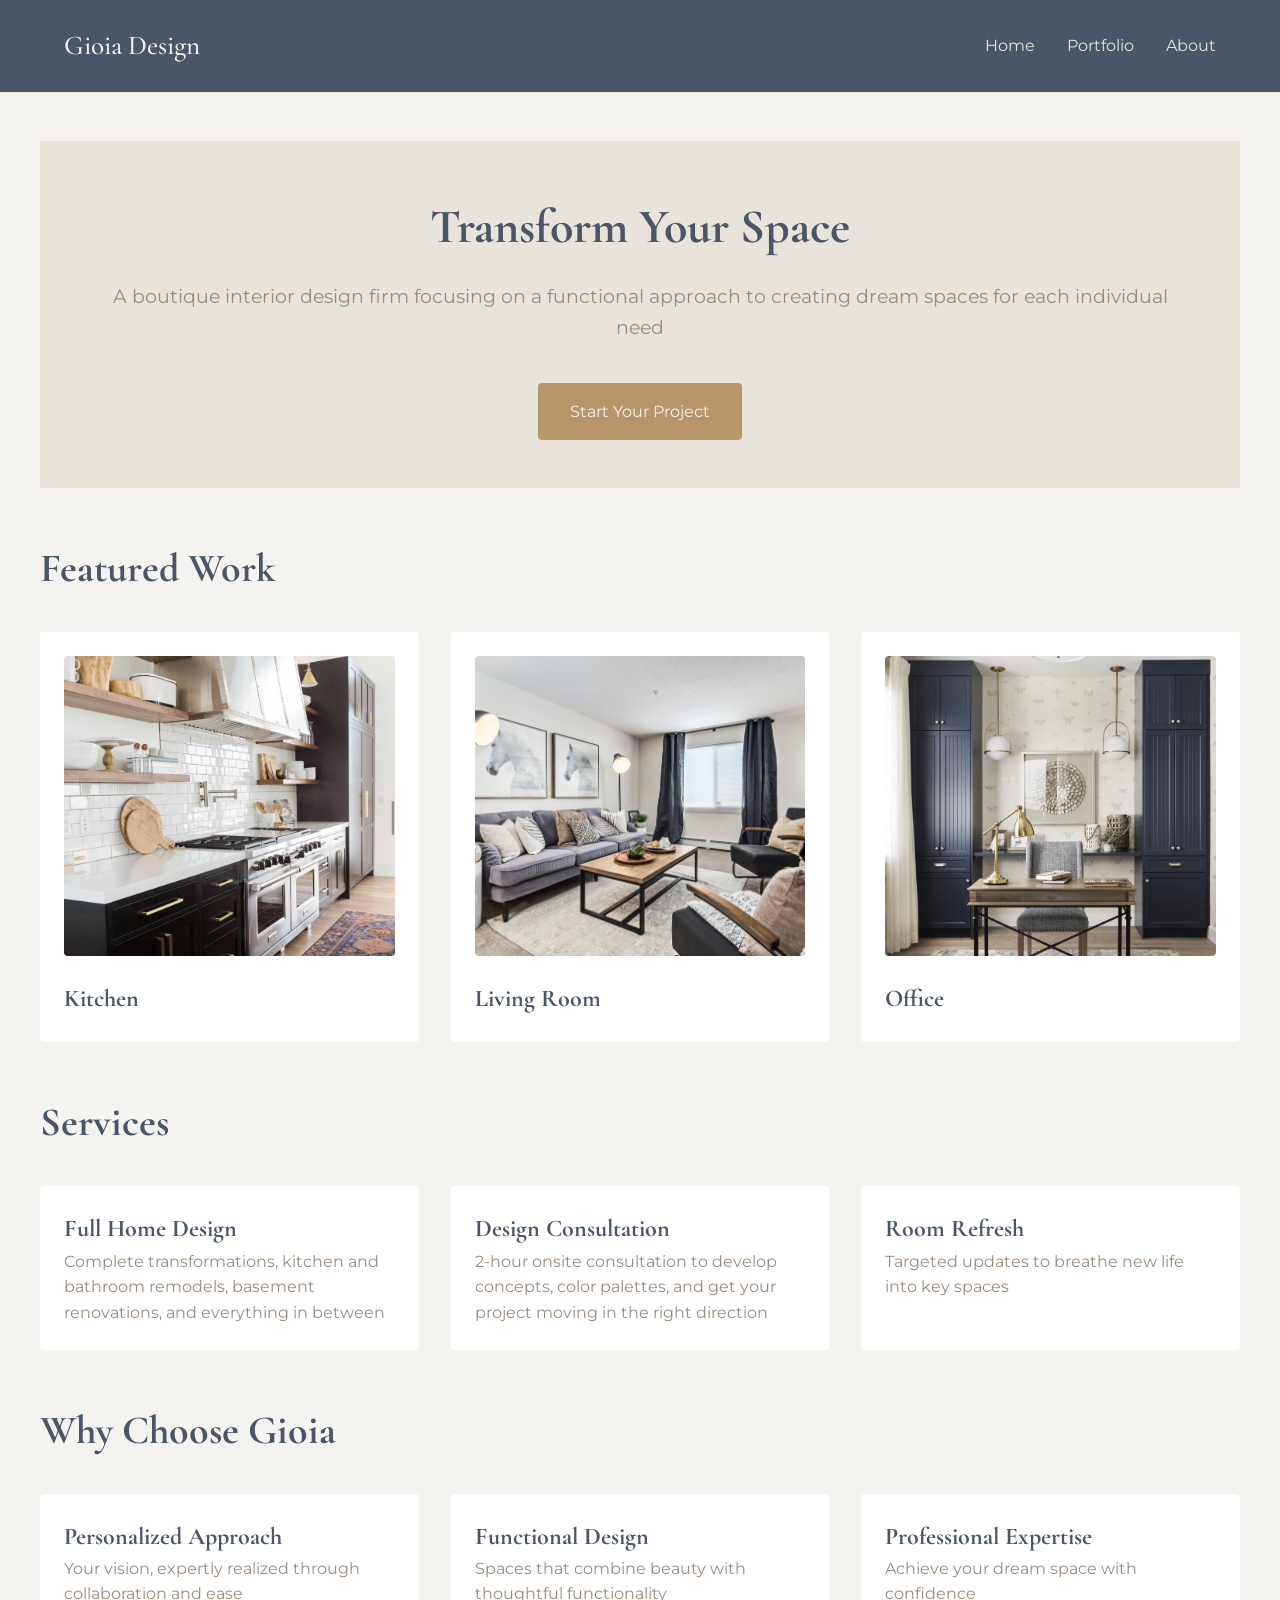
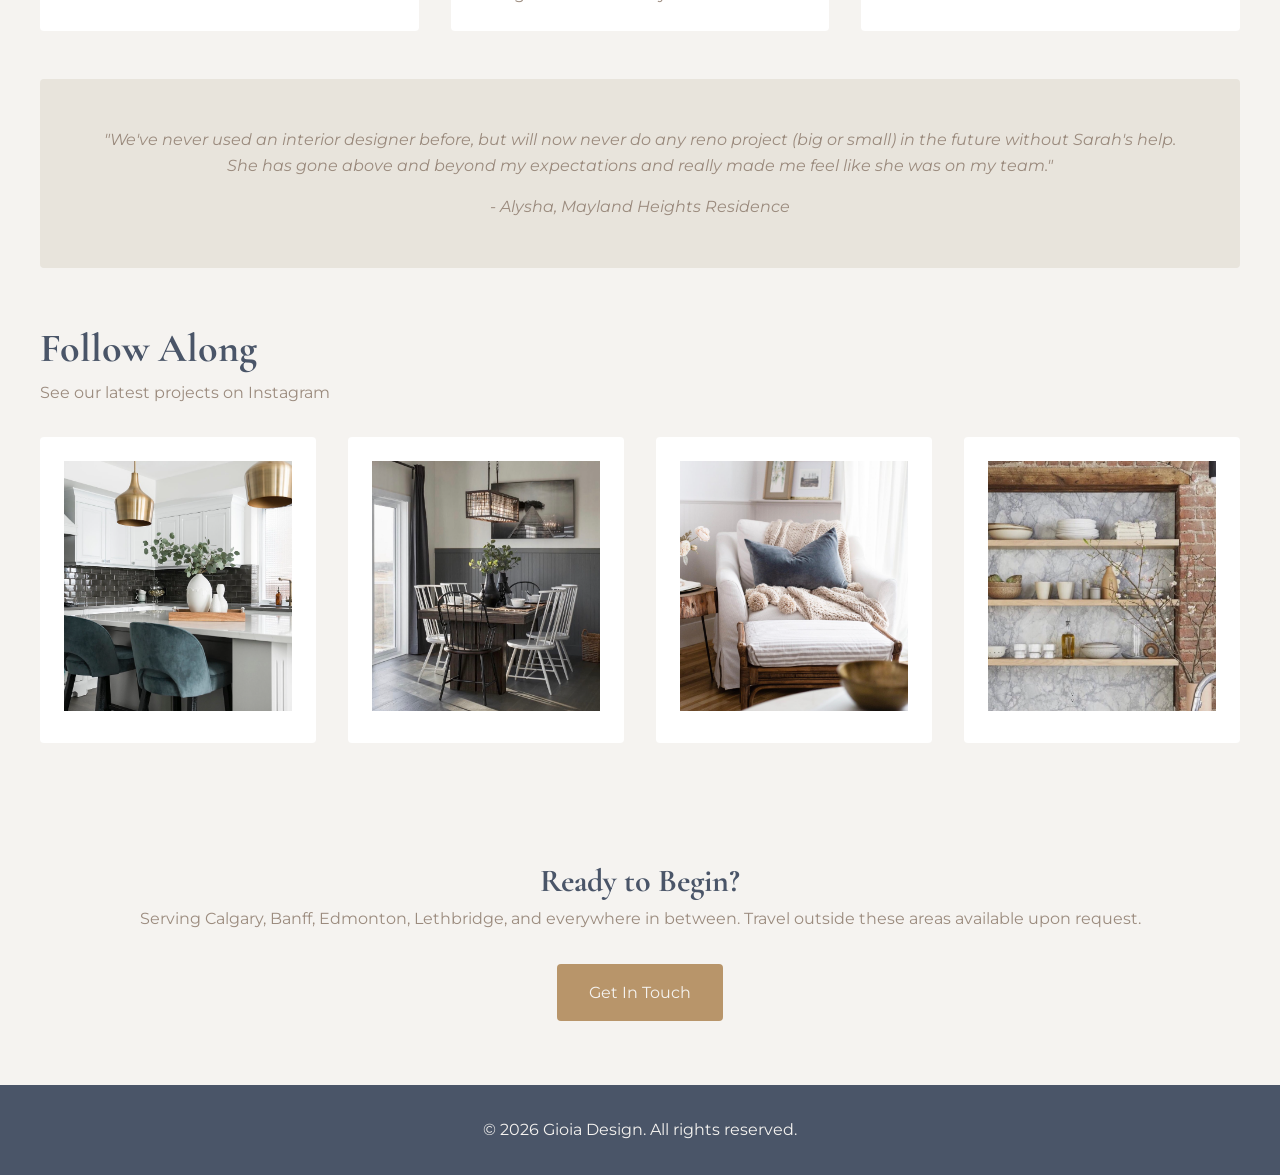
==== index.html @ 629b16b3 "Style instagram section on home page" ====
<!DOCTYPE html>
<html lang="en">
<head>
    <meta charset="UTF-8">
    <meta name="viewport" content="width=device-width, initial-scale=1.0">
    <title>Gioia Design</title>
    <link rel="stylesheet" href="styles.css">
    <link rel="preconnect" href="https://fonts.googleapis.com">
    <link rel="preconnect" href="https://fonts.gstatic.com" crossorigin>
    <link href="https://fonts.googleapis.com/css2?family=Cormorant+Garamond:wght@400;600;700&family=Montserrat:wght@300;400;500;600&display=swap" rel="stylesheet">
</head>
<body>
    <!-- NAVIGATION-->
    <header>
        <nav>
            <div class="logo">Gioia Design</div>
            <ul class="nav-links">
                <li><a href="index.html">Home</a></li>
                <li><a href="portfolio.html">Portfolio</a></li>
                <li><a href="about.html">About</a></li>
            </ul>
        </nav>
    </header>

    <!-- HERO-->
    <section class="hero">
        <div class="hero-content">
            <h1>Transform Your Space</h1>
            <p>A boutique interior design firm focusing on a functional approach to creating dream spaces for each individual need</p>
            <a href="#contact" class="cta-button">Start Your Project</a>
        </div>
    </section>

    <!-- FEATURED WORK-->
    <section class="section">
        <h2>Featured Work</h2>
        <div class="card-grid">
            <div class="card">
                <img src="images/portfolio/kitchen.png" alt="Kitchen Design" class="image">
                <h3>Kitchen</h3>
            </div>
            <div class="card">
                <img src="images/portfolio/livingroom.png" alt="Living Room Design" class="image">
                <h3>Living Room</h3>
            </div>
            <div class="card">
                <img src="images/portfolio/office.png" alt="Office Design" class="image">
                <h3>Office</h3>
            </div>
        </div>
    </section>

    <!-- SERVICES OVERVIEW-->
    <section class="section">
        <h2>Services</h2>
        <div class="card-grid">
            <div class="card">
                <h3>Full Home Design</h3>
                <p>Complete transformations, kitchen and bathroom remodels, basement renovations, and everything in between</p>
            </div>
            <div class="card">
                <h3>Design Consultation</h3>
                <p>2-hour onsite consultation to develop concepts, color palettes, and get your project moving in the right direction</p>
            </div>
            <div class="card">
                <h3>Room Refresh</h3>
                <p>Targeted updates to breathe new life into key spaces</p>
            </div>
        </div>
    </section>

    <!-- WHY CHOOSE GIOIA-->
    <section class="section">
        <h2>Why Choose Gioia</h2>
        <div class="card-grid">
            <div class="card">
                <h3>Personalized Approach</h3>
                <p>Your vision, expertly realized through collaboration and ease</p>
            </div>
            <div class="card">
                <h3>Functional Design</h3>
                <p>Spaces that combine beauty with thoughtful functionality</p>
            </div>
            <div class="card">
                <h3>Professional Expertise</h3>
                <p>Achieve your dream space with confidence</p>
            </div>
        </div>
    </section>

    <section class="testimonial">
        <blockquote>
            <p>"We've never used an interior designer before, but will now never do any reno project (big or small) in the future without Sarah's help. She has gone above and beyond my expectations and really made me feel like she was on my team."</p>
            <cite>- Alysha, Mayland Heights Residence</cite>
        </blockquote>
    </section>

<!-- INSTAGRAM-->
    <section class="section">
        <h2>Follow Along</h2>
        <p class="section-intro">See our latest projects on Instagram</p>
        <div class="card-grid">
            <div class="card instagram-card">
                <a href="https://www.instagram.com/gioiainteriors" target="_blank" rel="noopener noreferrer">
                    <img src="images/instagram/post-1.png" alt="Interior design project" class="instagram-image">
                    <div class="instagram-overlay">
                        <svg class="instagram-icon" viewBox="0 0 24 24" fill="none" xmlns="http://www.w3.org/2000/svg">
                            <path d="M12 2.163c3.204 0 3.584.012 4.85.07 3.252.148 4.771 1.691 4.919 4.919.058 1.265.069 1.645.069 4.849 0 3.205-.012 3.584-.069 4.849-.149 3.225-1.664 4.771-4.919 4.919-1.266.058-1.644.07-4.85.07-3.204 0-3.584-.012-4.849-.07-3.26-.149-4.771-1.699-4.919-4.92-.058-1.265-.07-1.644-.07-4.849 0-3.204.013-3.583.07-4.849.149-3.227 1.664-4.771 4.919-4.919 1.266-.057 1.645-.069 4.849-.069zM12 0C8.741 0 8.333.014 7.053.072 2.695.272.273 2.69.073 7.052.014 8.333 0 8.741 0 12c0 3.259.014 3.668.072 4.948.2 4.358 2.618 6.78 6.98 6.98C8.333 23.986 8.741 24 12 24c3.259 0 3.668-.014 4.948-.072 4.354-.2 6.782-2.618 6.979-6.98.059-1.28.073-1.689.073-4.948 0-3.259-.014-3.667-.072-4.947-.196-4.354-2.617-6.78-6.979-6.98C15.668.014 15.259 0 12 0zm0 5.838a6.162 6.162 0 100 12.324 6.162 6.162 0 000-12.324zM12 16a4 4 0 110-8 4 4 0 010 8zm6.406-11.845a1.44 1.44 0 100 2.881 1.44 1.44 0 000-2.881z" fill="currentColor"/>
                        </svg>
                    </div>
                </a>
            </div>
            <div class="card instagram-card">
                <a href="https://www.instagram.com/gioiainteriors" target="_blank" rel="noopener noreferrer">
                    <img src="images/instagram/post-3.png" alt="Interior design project" class="instagram-image">
                    <div class="instagram-overlay">
                        <svg class="instagram-icon" viewBox="0 0 24 24" fill="none" xmlns="http://www.w3.org/2000/svg">
                            <path d="M12 2.163c3.204 0 3.584.012 4.85.07 3.252.148 4.771 1.691 4.919 4.919.058 1.265.069 1.645.069 4.849 0 3.205-.012 3.584-.069 4.849-.149 3.225-1.664 4.771-4.919 4.919-1.266.058-1.644.07-4.85.07-3.204 0-3.584-.012-4.849-.07-3.26-.149-4.771-1.699-4.919-4.92-.058-1.265-.07-1.644-.07-4.849 0-3.204.013-3.583.07-4.849.149-3.227 1.664-4.771 4.919-4.919 1.266-.057 1.645-.069 4.849-.069zM12 0C8.741 0 8.333.014 7.053.072 2.695.272.273 2.69.073 7.052.014 8.333 0 8.741 0 12c0 3.259.014 3.668.072 4.948.2 4.358 2.618 6.78 6.98 6.98C8.333 23.986 8.741 24 12 24c3.259 0 3.668-.014 4.948-.072 4.354-.2 6.782-2.618 6.979-6.98.059-1.28.073-1.689.073-4.948 0-3.259-.014-3.667-.072-4.947-.196-4.354-2.617-6.78-6.979-6.98C15.668.014 15.259 0 12 0zm0 5.838a6.162 6.162 0 100 12.324 6.162 6.162 0 000-12.324zM12 16a4 4 0 110-8 4 4 0 010 8zm6.406-11.845a1.44 1.44 0 100 2.881 1.44 1.44 0 000-2.881z" fill="currentColor"/>
                        </svg>
                    </div>
                </a>
            </div>
            <div class="card instagram-card">
                <a href="https://www.instagram.com/gioiainteriors" target="_blank" rel="noopener noreferrer">
                    <img src="images/instagram/post-2.png" alt="Interior design project" class="instagram-image">
                    <div class="instagram-overlay">
                        <svg class="instagram-icon" viewBox="0 0 24 24" fill="none" xmlns="http://www.w3.org/2000/svg">
                            <path d="M12 2.163c3.204 0 3.584.012 4.85.07 3.252.148 4.771 1.691 4.919 4.919.058 1.265.069 1.645.069 4.849 0 3.205-.012 3.584-.069 4.849-.149 3.225-1.664 4.771-4.919 4.919-1.266.058-1.644.07-4.85.07-3.204 0-3.584-.012-4.849-.07-3.26-.149-4.771-1.699-4.919-4.92-.058-1.265-.07-1.644-.07-4.849 0-3.204.013-3.583.07-4.849.149-3.227 1.664-4.771 4.919-4.919 1.266-.057 1.645-.069 4.849-.069zM12 0C8.741 0 8.333.014 7.053.072 2.695.272.273 2.69.073 7.052.014 8.333 0 8.741 0 12c0 3.259.014 3.668.072 4.948.2 4.358 2.618 6.78 6.98 6.98C8.333 23.986 8.741 24 12 24c3.259 0 3.668-.014 4.948-.072 4.354-.2 6.782-2.618 6.979-6.98.059-1.28.073-1.689.073-4.948 0-3.259-.014-3.667-.072-4.947-.196-4.354-2.617-6.78-6.979-6.98C15.668.014 15.259 0 12 0zm0 5.838a6.162 6.162 0 100 12.324 6.162 6.162 0 000-12.324zM12 16a4 4 0 110-8 4 4 0 010 8zm6.406-11.845a1.44 1.44 0 100 2.881 1.44 1.44 0 000-2.881z" fill="currentColor"/>
                        </svg>
                    </div>
                </a>
            </div>
            <div class="card instagram-card">
                <a href="https://www.instagram.com/gioiainteriors" target="_blank" rel="noopener noreferrer">
                    <img src="images/instagram/post-4.png" alt="Interior design project" class="instagram-image">
                    <div class="instagram-overlay">
                        <svg class="instagram-icon" viewBox="0 0 24 24" fill="none" xmlns="http://www.w3.org/2000/svg">
                            <path d="M12 2.163c3.204 0 3.584.012 4.85.07 3.252.148 4.771 1.691 4.919 4.919.058 1.265.069 1.645.069 4.849 0 3.205-.012 3.584-.069 4.849-.149 3.225-1.664 4.771-4.919 4.919-1.266.058-1.644.07-4.85.07-3.204 0-3.584-.012-4.849-.07-3.26-.149-4.771-1.699-4.919-4.92-.058-1.265-.07-1.644-.07-4.849 0-3.204.013-3.583.07-4.849.149-3.227 1.664-4.771 4.919-4.919 1.266-.057 1.645-.069 4.849-.069zM12 0C8.741 0 8.333.014 7.053.072 2.695.272.273 2.69.073 7.052.014 8.333 0 8.741 0 12c0 3.259.014 3.668.072 4.948.2 4.358 2.618 6.78 6.98 6.98C8.333 23.986 8.741 24 12 24c3.259 0 3.668-.014 4.948-.072 4.354-.2 6.782-2.618 6.979-6.98.059-1.28.073-1.689.073-4.948 0-3.259-.014-3.667-.072-4.947-.196-4.354-2.617-6.78-6.979-6.98C15.668.014 15.259 0 12 0zm0 5.838a6.162 6.162 0 100 12.324 6.162 6.162 0 000-12.324zM12 16a4 4 0 110-8 4 4 0 010 8zm6.406-11.845a1.44 1.44 0 100 2.881 1.44 1.44 0 000-2.881z" fill="currentColor"/>
                        </svg>
                    </div>
                </a>
            </div>
        </div>
    </section>

    <section class="final-cta">
        <h2>Ready to Begin?</h2>
        <p>Serving Calgary, Banff, Edmonton, Lethbridge, and everywhere in between. Travel outside these areas available upon request.</p>
        <a href="#contact" class="cta-button">Get In Touch</a>
    </section>

    <footer>
        <p>&copy; 2026 Gioia Design. All rights reserved.</p>
    </footer>
</body>
</html>
---- styles.css ----
* {
    margin: 0;
    padding: 0;
    box-sizing: border-box;
}

:root {
    --warm-white: #F5F3F0;
    --soft-cream: #E8E4DC;
    --slate-blue: #4A5568;
    --warm-taupe: #9B8B7E;
    --brass-gold: #B8956A;
    --max-width: 1200px;
}

body {
    font-family: 'Montserrat', sans-serif;
    color: var(--warm-taupe);
    background-color: var(--warm-white);
    line-height: 1.6;
}

h1, h2, h3 {
    font-family: 'Cormorant Garamond', serif;
    color: var(--slate-blue);
}

h1 { font-size: 3rem; }

h2 { 
    font-size: 2.5rem;
    margin-top: 3rem;
 }

 h3 { font-size: 1.5rem; }

a {
    color: var(--brass-gold);
    text-decoration: none;
}

/* HEADER & NAVIGATION */
header {
    background-color: var(--slate-blue);
    padding: 1.5rem 5%;
    border-bottom: 1px solid var(--soft-cream);
}

nav {
    display: flex;
    justify-content: space-between;
    align-items: center;
    max-width: 1200px;
    margin: 0 auto;
}

.logo {
    font-family: 'Cormorant Garamond', serif;
    font-size: 1.7rem;
    font-weight: 500;
    color: var(--warm-white);
}

.nav-links {
    display: flex;
    list-style: none;
    gap: 2rem;
    font-weight: 400;
    font-size: 1rem;
}

.nav-links a {
    color: var(--soft-cream);
}

/* Buttons */
.cta-button {
    display: inline-block;
    background-color: var(--brass-gold);
    color: var(--warm-white);
    padding: 1rem 2rem;
    border-radius: 4px;
    transition: opacity 0.3s;
    font-weight: 400;
    margin-top: 2rem;
}

.cta-button:hover {
    opacity: 0.8;
}

/* SECTIONS */
section {
    padding: 0;
    max-width: var(--max-width);
    margin: 0 auto;
}


.hero {
    padding: 3rem 5%;
    background-color: var(--soft-cream);
    margin: 3rem auto 0;
    max-width: var(--max-width);
    display: flex;
    align-items: center;
    justify-content: center;
    text-align: center;
}

.hero-content {
    width: 100%;
}

.hero-content h1 {
    margin-bottom: 1rem;
}

.hero-content p {
    margin-bottom: 2rem;
    font-size: 1.2rem;
    font-weight: 400;
}

.hero-content a {
    margin-top: 0.5rem;
}

/* 

.featured-projects,
.services-overview,
.why-choose,
.instagram-preview,
.final-cta {
    max-width: var(--max-width);
    margin: 0 auto;
    padding: 0;
}
*/ 

.benefit {
    margin-bottom: 2rem;
}

/* STANDARDIZED GRID & CARD STYLING */
.card-grid {
    display: grid;
    gap: 2rem;
    margin-top: 2rem;
    grid-template-columns: repeat(auto-fit, minmax(250px, 1fr));
}

.card {
    background-color: white;
    padding: 1.5rem;
    border-radius: 4px;
}

/* GRIDS  
.project-grid,
.services-grid,
.benefits-grid,
.instagram-grid,
.portfolio-grid {
    display: grid;
    gap: 2rem;
    margin-top: 2rem;
}

.project-grid { grid-template-columns: repeat(auto-fit, minmax(300px, 1fr)); }
.services-grid { grid-template-columns: repeat(auto-fit, minmax(250px, 1fr)); }
.benefits-grid { grid-template-columns: repeat(3, 1fr); }
.instagram-grid { grid-template-columns: repeat(4, 1fr); }
.portfolio-grid { grid-template-columns: repeat(auto-fill, minmax(300px, 1fr)); }

/* CARDS 
.project-card,
.service-card,
.benefit,
.portfolio-card {
    background-color: white;
    padding: 1.5rem;
    border-radius: 8px;
}
*/ 

/* IMAGES */
.image {
    width: 100%;
    height: 300px;
    background-color: var(--soft-cream);
    margin-bottom: 1rem;
    border-radius: 4px;
    object-fit: cover;
    object-position: center;
}

/* INSTAGRAM IMAGES*/

.card a {
    display: block;
}

.instagram-image {
    width: 100%;
    height: 250px;
    object-fit: cover;
    transition: opacity 0.3s ease;
}

.instagram-image:hover {
    opacity: 0.9;
}

.instagram-card {
    position: relative;
}

.instagram-card a {
    display: block;
    position: relative;
}

.instagram-overlay {
    position: absolute;
    top: 0;
    left: 0;
    right: 0;
    bottom: 0;
    background: rgba(0, 0, 0, 0);
    display: flex;
    align-items: center;
    justify-content: center;
    transition: background 0.3s ease;
    pointer-events: none;
}

.instagram-card:hover .instagram-overlay {
    background: rgba(0, 0, 0, 0.4);
}

.instagram-icon {
    width: 48px;
    height: 48px;
    color: white;
    opacity: 0;
    transition: opacity 0.3s ease;
}

.instagram-card:hover .instagram-icon {
    opacity: 1;
}

/* 
.project-image,
.portfolio-image,
.instagram-post {
    width: 100%;
    height: 300px;
    background-color: var(--soft-cream);
    margin-bottom: 1rem;
    border-radius: 4px;
    object-fit: cover;
    object-position: center;
}

.instagram-post {
    height: 250px;
}
*/ 

/* TESTIMONIALS */
.testimonial {
    text-align: center;
    padding: 3rem 5%;
    background-color: var(--soft-cream);
    max-width: var(--max-width);
    margin: 3rem auto;
    display: flex;
    align-items: center;
    justify-content: center;
    border-radius: 4px;
}

.testimonial-container {
    display: flex;
    align-items: center;
    justify-content: center;
}

blockquote p {
    font-size: 1rem;
    font-style: italic;
    margin-bottom: 1rem;
}

cite {
    font-size: 1rem;
    color: var(--warm-taupe);
}

/* TESTIMONIALS 
.testimonial {
    text-align: center;
    padding: 4rem 5%;
    background-color: var(--soft-cream);
    max-width: var(--max-width);
    margin: 2rem;
    display: flex;
    align-items: center;
    justify-content: center;
}

.testimonial-container {
    display: flex;
    align-items: center;
    justify-content: center;
}

blockquote p {
    font-size: 1.5rem;
    font-style: italic;
    margin-bottom: 1rem;
}

cite {
    font-size: 1rem;
    color: var(--warm-taupe);
}
    */

/* Footer */
footer {
    text-align: center;
    padding: 2rem;
    background-color: var(--slate-blue);
    color: var(--warm-white);
}

/* About Page */
.about-image {
    width: 100%;
    max-width: 500px;
    height: 500px;
    background-color: var(--soft-cream);
    margin: 2rem auto;
}

/* 
.process-steps {
    display: grid;
    grid-template-columns: repeat(auto-fit, minmax(250px, 1fr));
    gap: 2rem;
    margin-top: 2rem;
}
*/

/* Final CTA Sections */
.final-cta,
.portfolio-cta,
.about-cta {
    text-align: center;
    padding: 4rem;
    max-width: var(--max-width);
    margin: 0 auto;
}

.portfolio-cta h2 {
    font-size: 2rem;
}

.final-cta h2 {
    font-size: 2rem;
}

.final-cta h2 {
    font-size: 2rem;
}
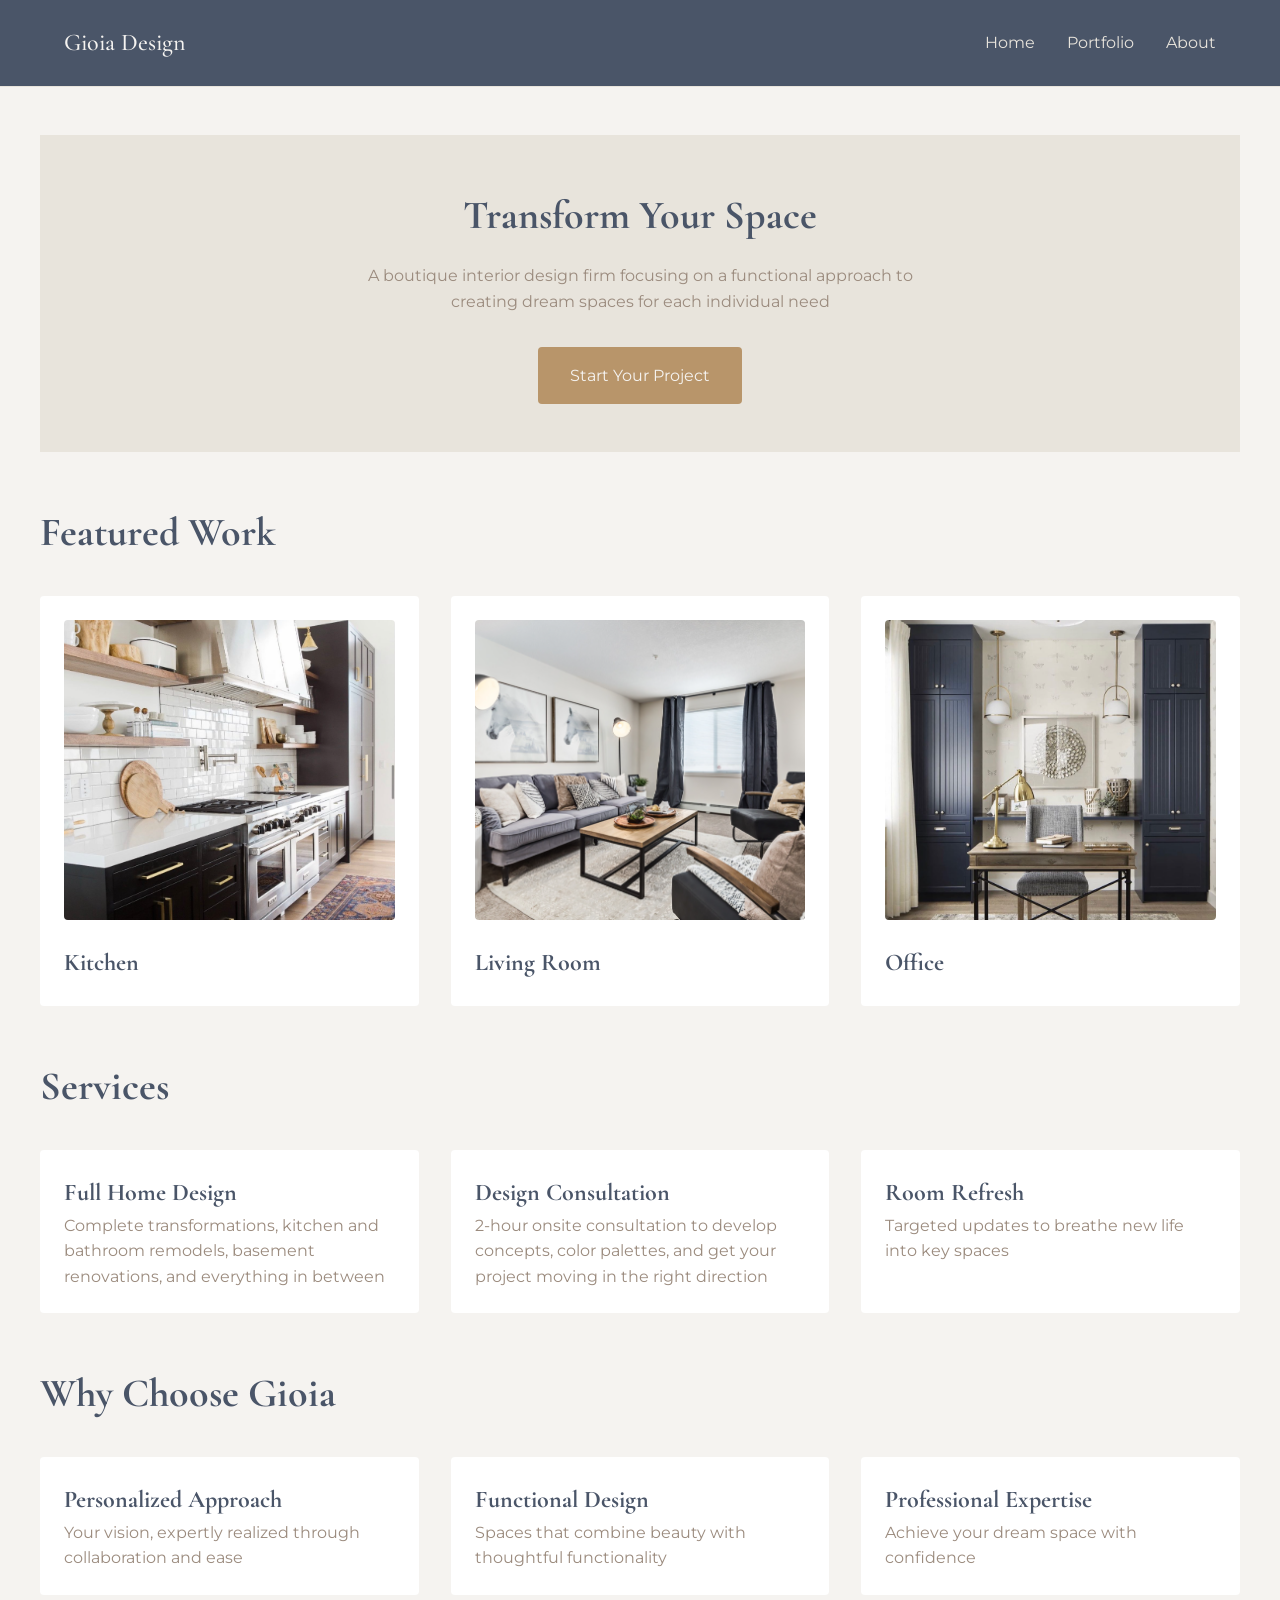
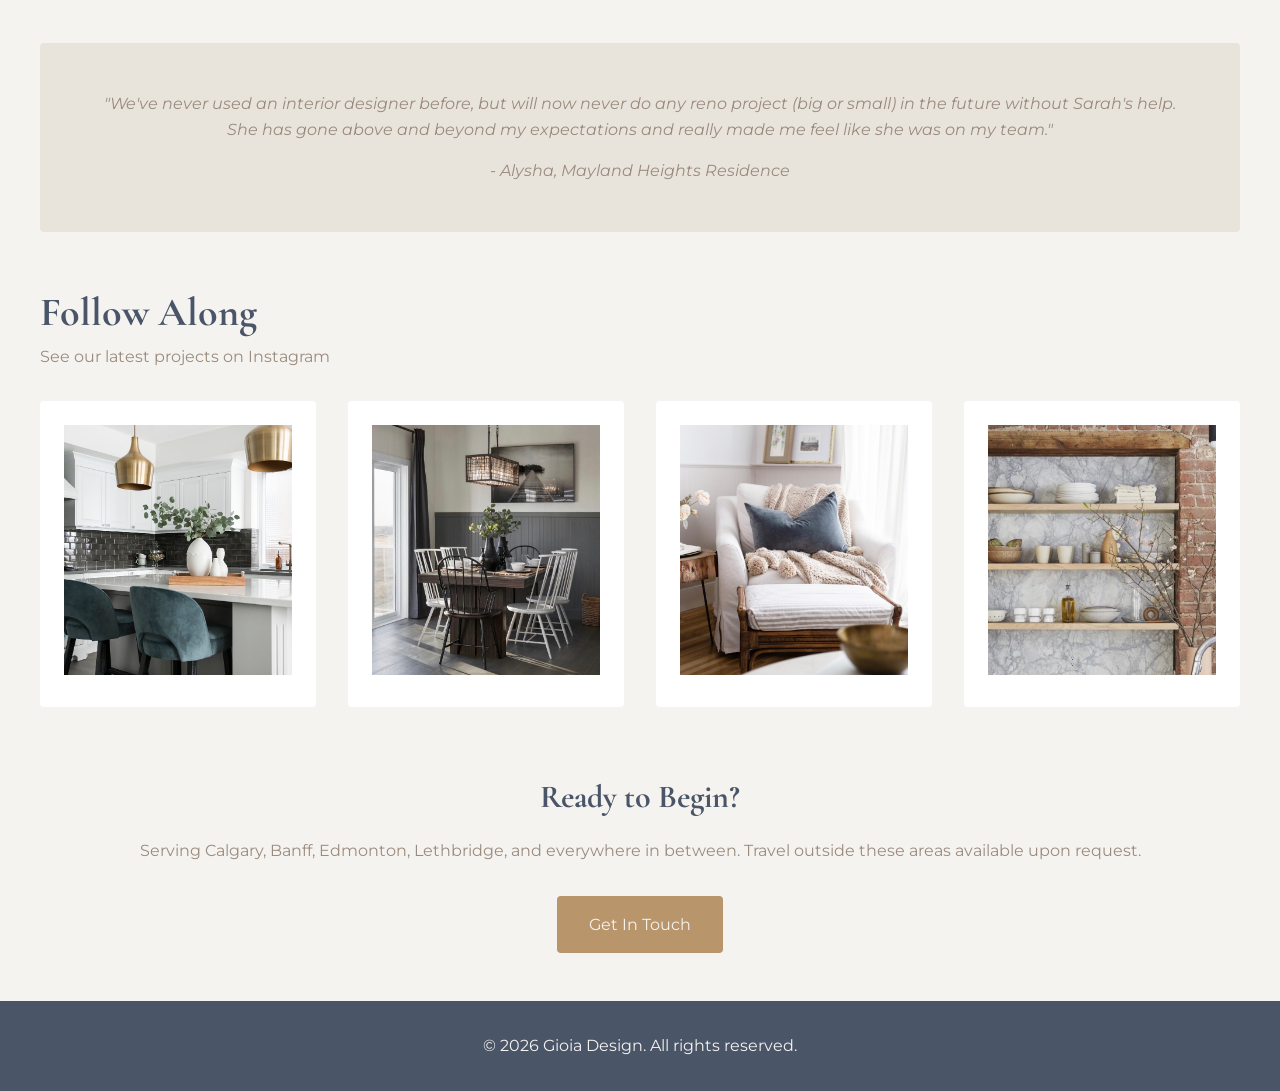
==== commit 94f69204: "Styling: fix spacing issues for cta section on homepage reduce size of logo for better visual balanc" ====
--- a/index.html
+++ b/index.html
@@ -143,7 +143,7 @@
         </div>
     </section>
 
-    <section class="final-cta">
+    <section class="cta-section">
         <h2>Ready to Begin?</h2>
         <p>Serving Calgary, Banff, Edmonton, Lethbridge, and everywhere in between. Travel outside these areas available upon request.</p>
         <a href="#contact" class="cta-button">Get In Touch</a>
--- a/styles.css
+++ b/styles.css
@@ -56,7 +56,7 @@
 
 .logo {
     font-family: 'Cormorant Garamond', serif;
-    font-size: 1.7rem;
+    font-size: 1.5rem;
     font-weight: 500;
     color: var(--warm-white);
 }
@@ -96,7 +96,32 @@
     margin: 0 auto;
 }
 
-
+/* HERO */
+.hero {
+    padding: 3rem 5%;
+    background-color: var(--soft-cream);
+    margin: 3rem auto 0;
+    max-width: var(--max-width);
+    text-align: center;
+}
+
+.hero-content {
+    max-width: 600px;
+    margin: 0 auto;
+}
+
+.hero-content h1 {
+    margin-bottom: 1rem;
+    font-size: 2.5rem;
+}
+
+.hero-content p {
+    margin-bottom: 0;
+    font-size: 1rem;
+    line-height: 1.6;
+}
+
+/* HERO 
 .hero {
     padding: 3rem 5%;
     background-color: var(--soft-cream);
@@ -125,6 +150,7 @@
 .hero-content a {
     margin-top: 0.5rem;
 }
+*/
 
 /* 
 
@@ -356,7 +382,25 @@
 }
 */
 
-/* Final CTA Sections */
+/* CTA SECTIONS*/
+.cta-section {
+    text-align: center;
+    padding: 3rem;
+    padding-top: 1rem;
+    max-width: var(--max-width);
+    margin: 0 auto;
+}
+
+.cta-section h2 {
+    font-size: 2rem;
+}
+
+.cta-section p {
+    margin-top: 1rem;
+}
+
+
+/* Final CTA Sections 
 .final-cta,
 .portfolio-cta,
 .about-cta {
@@ -365,7 +409,9 @@
     max-width: var(--max-width);
     margin: 0 auto;
 }
-
+    */
+
+    /* 
 .portfolio-cta h2 {
     font-size: 2rem;
 }
@@ -376,4 +422,5 @@
 
 .final-cta h2 {
     font-size: 2rem;
-}+}
+*/ 
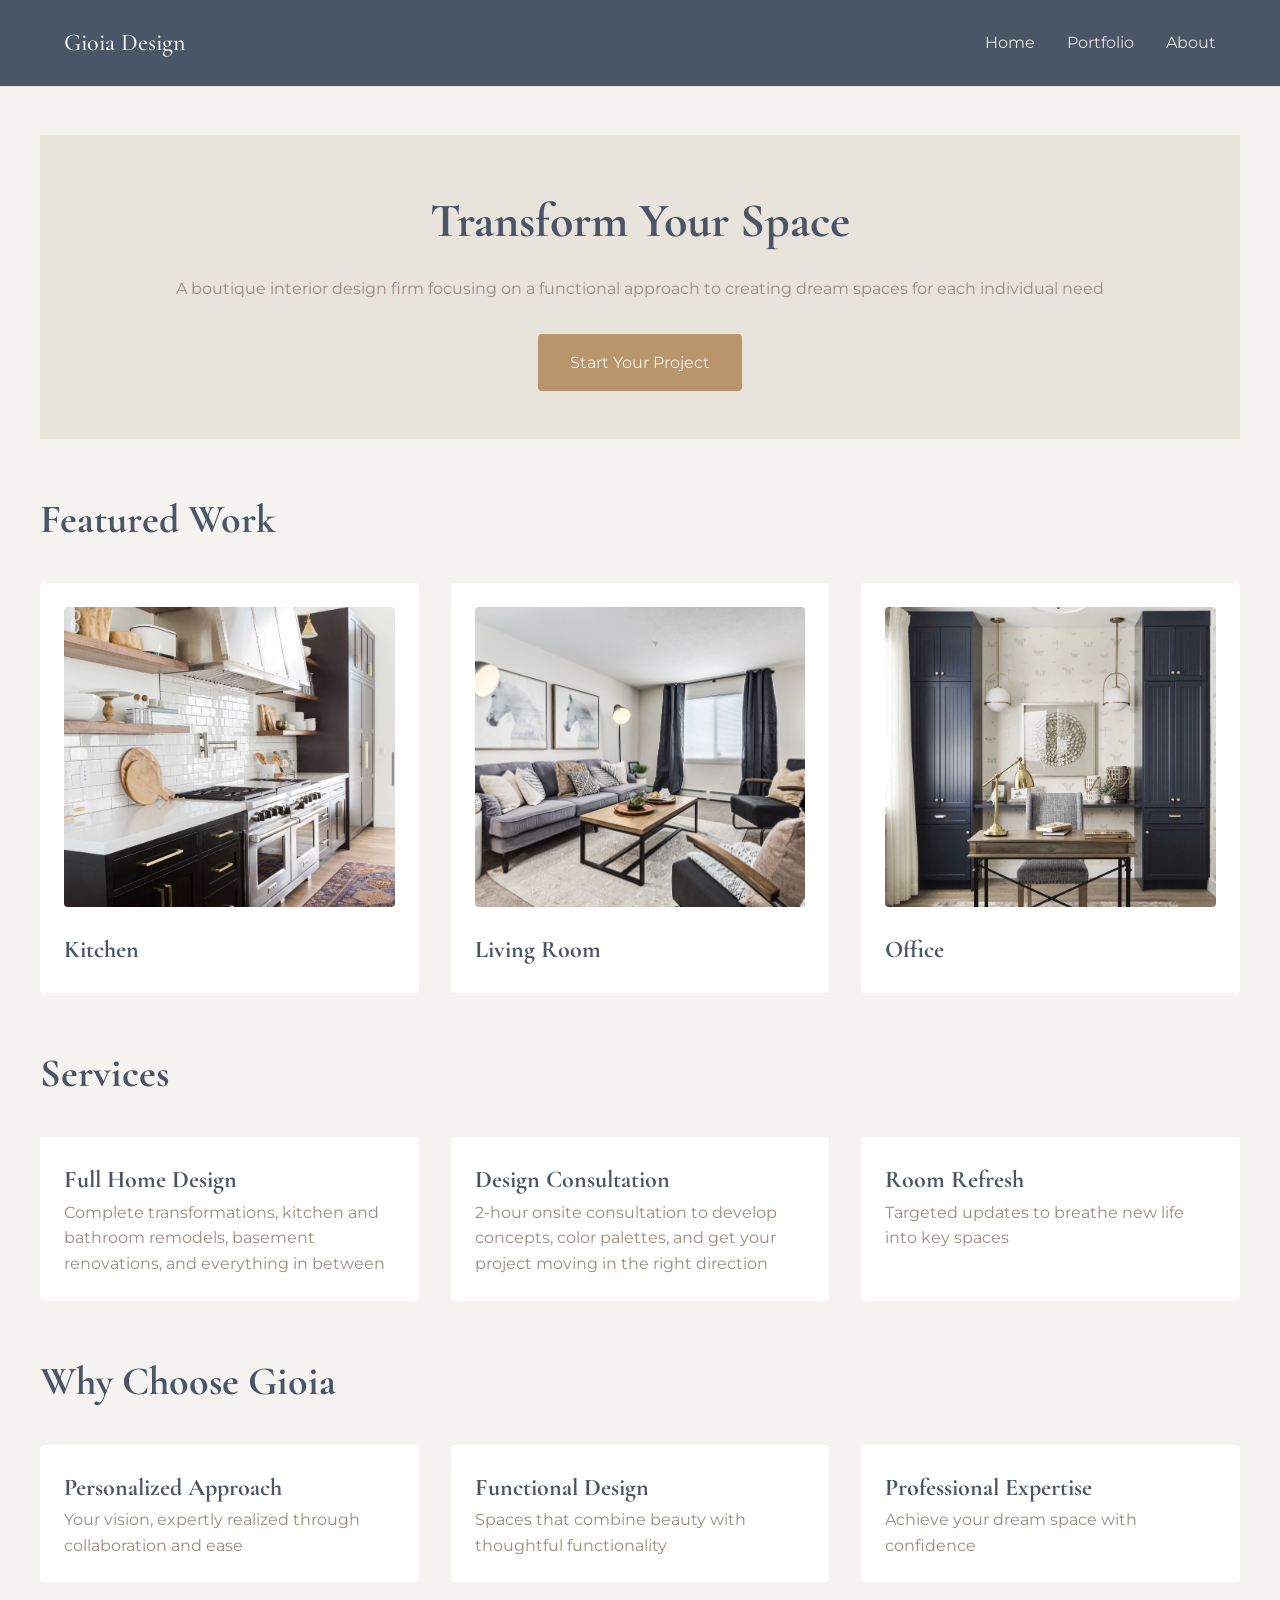
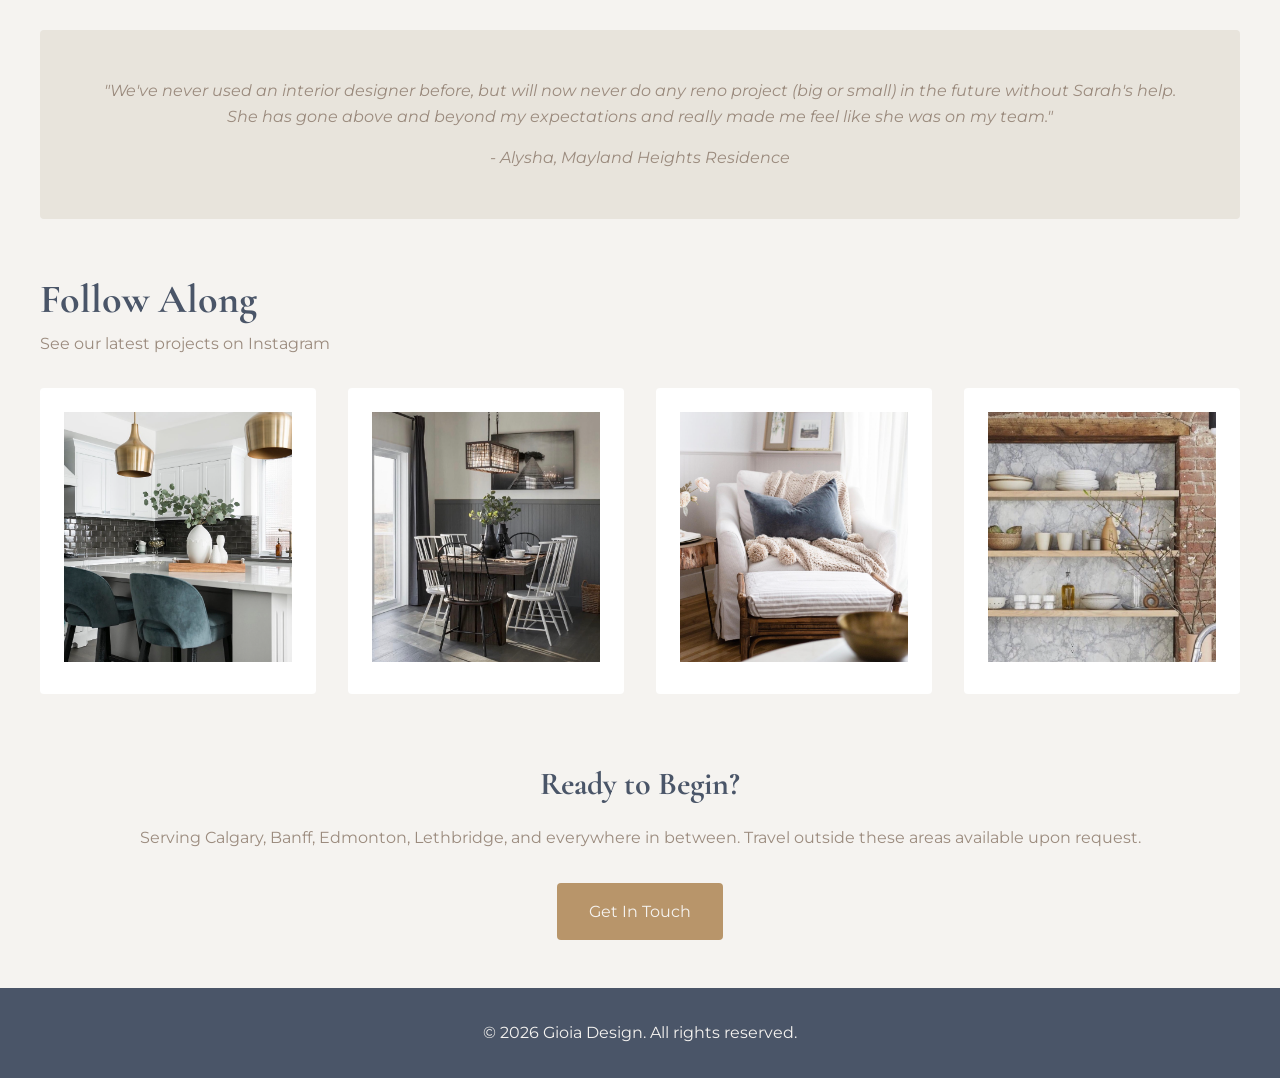
==== commit f240b52b: "Use standardized styling for page hero sections for consistency" ====
--- a/index.html
+++ b/index.html
@@ -23,7 +23,7 @@
     </header>
 
     <!-- HERO-->
-    <section class="hero">
+    <section class="page-hero">
         <div class="hero-content">
             <h1>Transform Your Space</h1>
             <p>A boutique interior design firm focusing on a functional approach to creating dream spaces for each individual need</p>
--- a/styles.css
+++ b/styles.css
@@ -96,7 +96,35 @@
     margin: 0 auto;
 }
 
-/* HERO */
+/* PAGE HERO - All pages get cream background box */
+/* PAGE HERO - Standardized for all pages */
+.page-hero {
+    padding: 3rem 5%;
+    background-color: var(--soft-cream);
+    margin: 3rem auto 0;
+    max-width: var(--max-width);
+    text-align: center;
+}
+
+.page-hero h1 {
+    margin-bottom: 1rem;
+}
+
+.page-hero p {
+    font-size: 1rem;
+    line-height: 1.6;
+}
+
+.page-hero img {
+    width: 100%;
+    max-width: 500px;
+    height: 500px;
+    object-fit: cover;
+    margin-top: 2rem;
+    border-radius: 4px;
+}
+
+/* HERO - HOME PAGE*
 .hero {
     padding: 3rem 5%;
     background-color: var(--soft-cream);
@@ -120,6 +148,15 @@
     font-size: 1rem;
     line-height: 1.6;
 }
+    
+*/
+
+/* HERO SECTION - OTHER PAGES 
+.portfolio-hero {
+    margin-top: 2rem;
+}
+    */
+
 
 /* HERO 
 .hero {
@@ -182,6 +219,35 @@
     padding: 1.5rem;
     border-radius: 4px;
 }
+
+/* PORTFOLIO GRID - 2 rows x 3 columns */
+.portfolio-grid {
+    display: grid;
+    gap: 2rem;
+    margin-top: 2rem;
+    grid-template-columns: repeat(3, 1fr);
+}
+
+.portfolio-card {
+    background-color: white;
+    padding: 1.5rem;
+    border-radius: 4px;
+    text-decoration: none;
+    color: inherit;
+    display: block;
+}
+
+.portfolio-image {
+    width: 100%;
+    height: 300px;
+    object-fit: cover;
+    object-position: center;
+    margin-bottom: 1rem;
+    border-radius: 4px;
+}
+
+
+
 
 /* GRIDS  
 .project-grid,
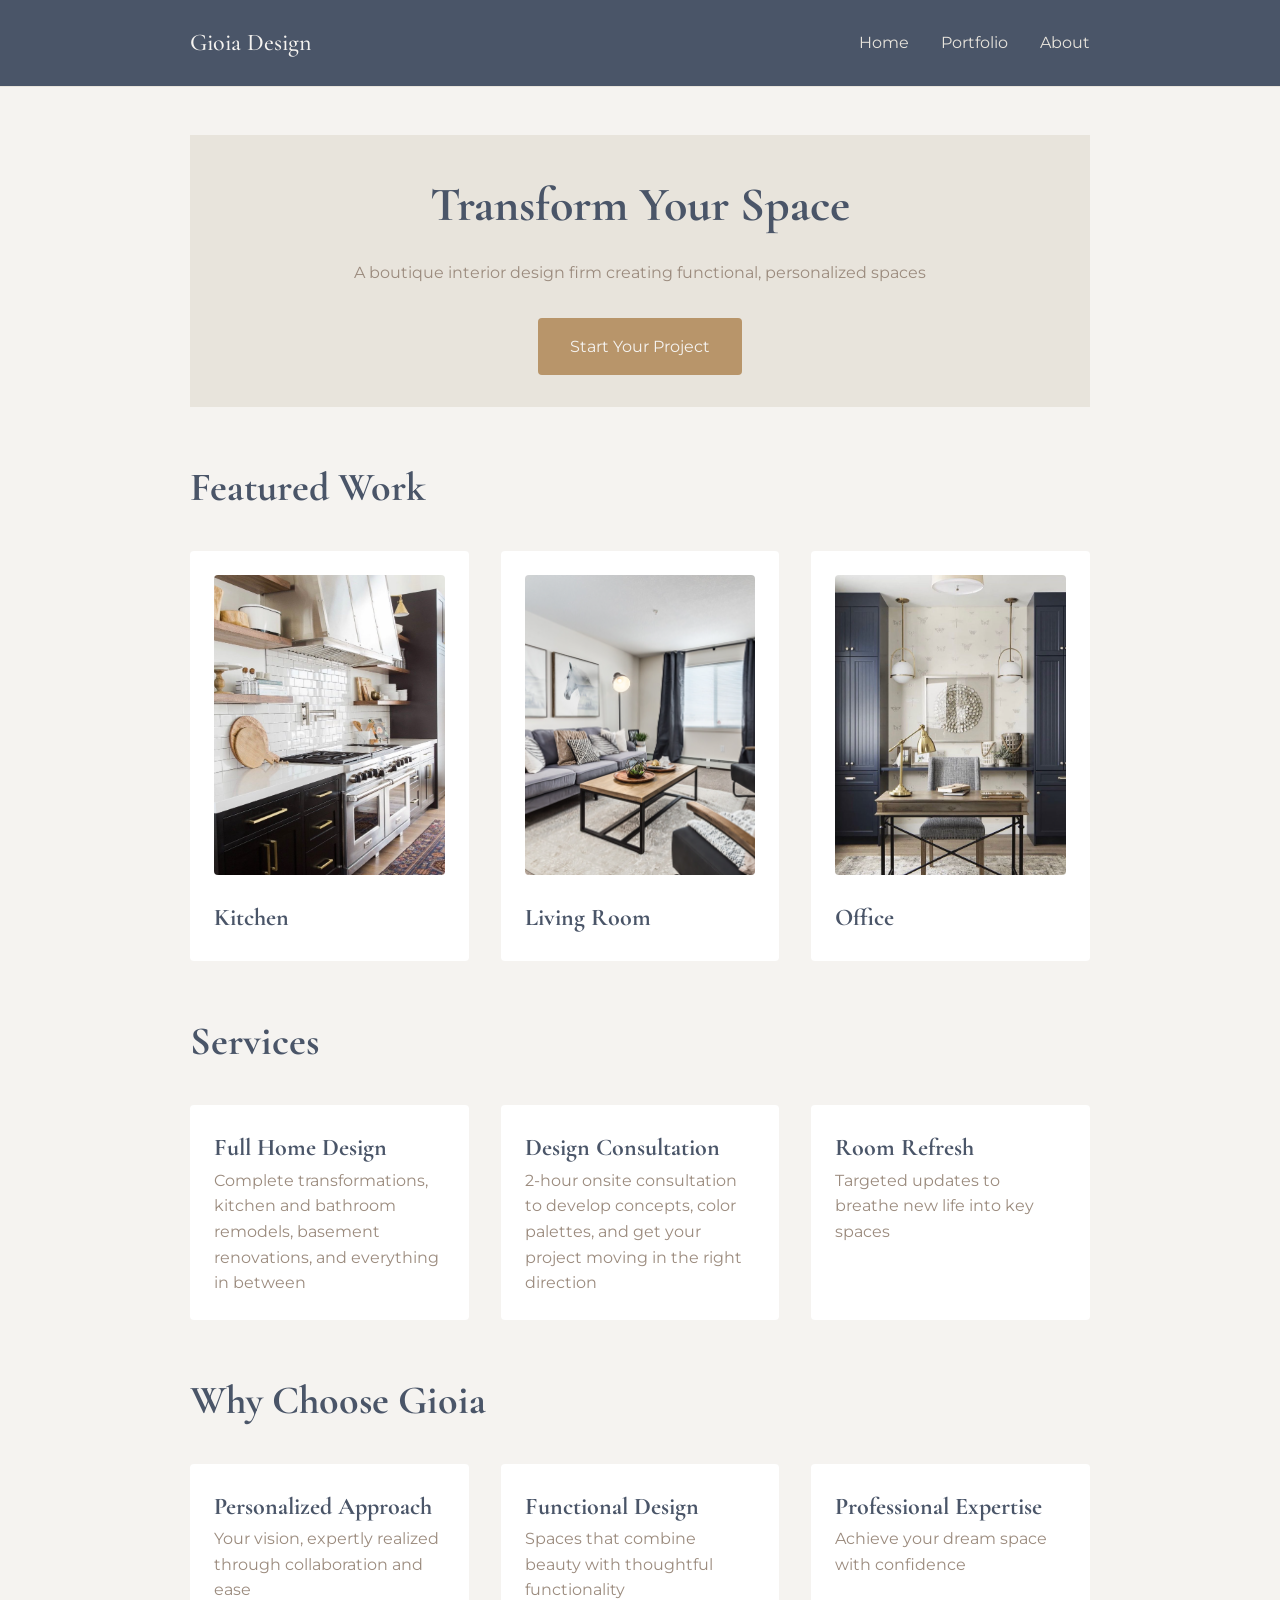
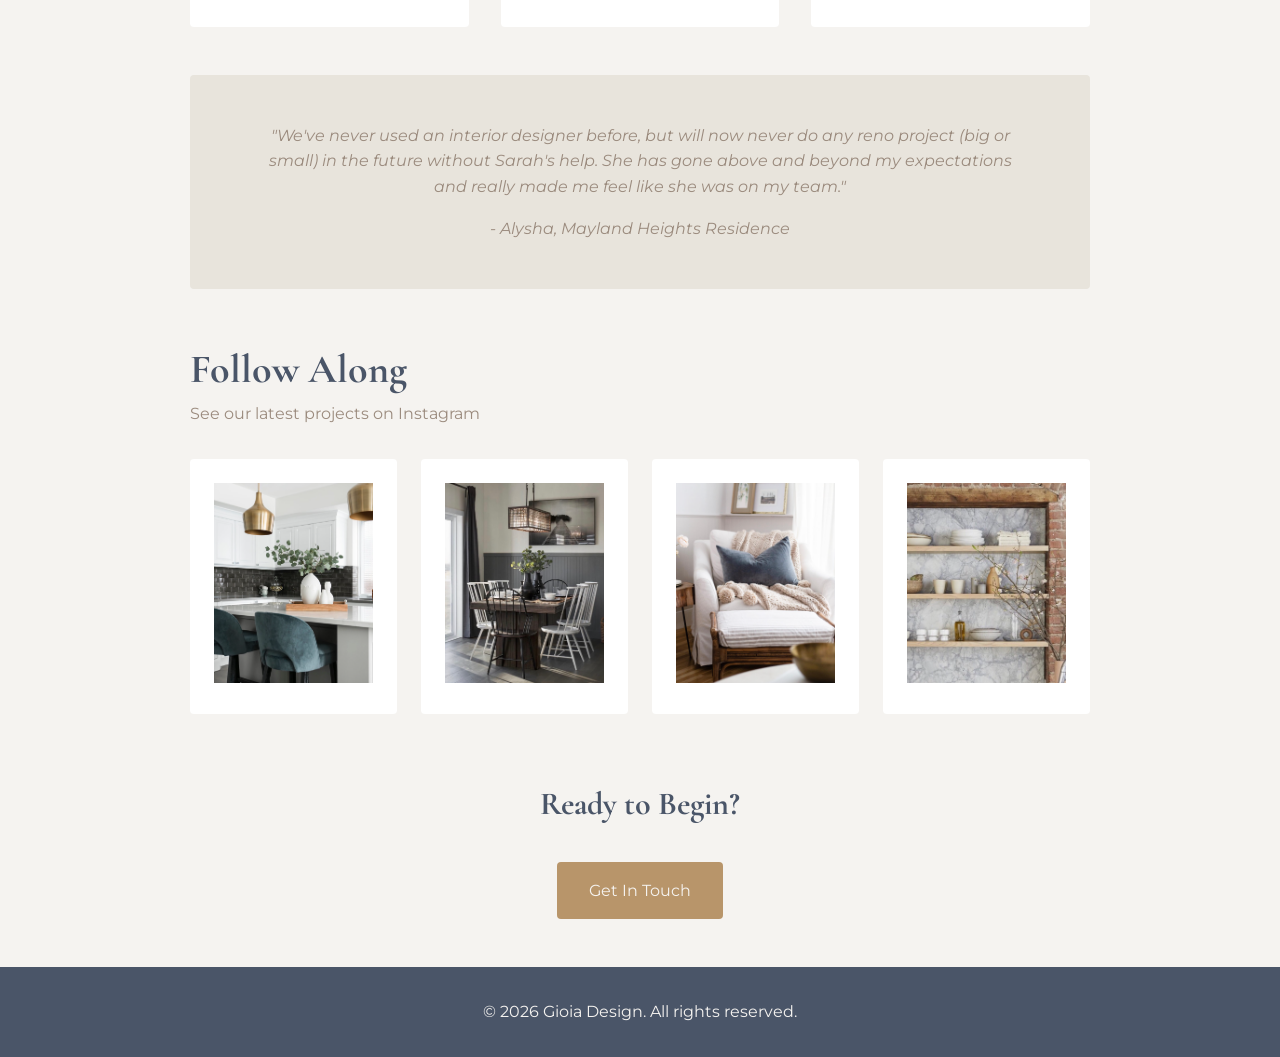
==== commit db694f02: "Remove unnecessary text in cta sections" ====
--- a/index.html
+++ b/index.html
@@ -26,7 +26,7 @@
     <section class="page-hero">
         <div class="hero-content">
             <h1>Transform Your Space</h1>
-            <p>A boutique interior design firm focusing on a functional approach to creating dream spaces for each individual need</p>
+            <p>A boutique interior design firm creating functional, personalized spaces</p>
             <a href="#contact" class="cta-button">Start Your Project</a>
         </div>
     </section>
@@ -95,11 +95,11 @@
         </blockquote>
     </section>
 
-<!-- INSTAGRAM-->
-    <section class="section">
+    <!-- INSTAGRAM-->
+    <section class="instagram-preview">
         <h2>Follow Along</h2>
         <p class="section-intro">See our latest projects on Instagram</p>
-        <div class="card-grid">
+        <div class="instagram-grid">
             <div class="card instagram-card">
                 <a href="https://www.instagram.com/gioiainteriors" target="_blank" rel="noopener noreferrer">
                     <img src="images/instagram/post-1.png" alt="Interior design project" class="instagram-image">
@@ -145,7 +145,6 @@
 
     <section class="cta-section">
         <h2>Ready to Begin?</h2>
-        <p>Serving Calgary, Banff, Edmonton, Lethbridge, and everywhere in between. Travel outside these areas available upon request.</p>
         <a href="#contact" class="cta-button">Get In Touch</a>
     </section>
 
--- a/styles.css
+++ b/styles.css
@@ -10,7 +10,7 @@
     --slate-blue: #4A5568;
     --warm-taupe: #9B8B7E;
     --brass-gold: #B8956A;
-    --max-width: 1200px;
+    --max-width: 900px;
 }
 
 body {
@@ -32,7 +32,10 @@
     margin-top: 3rem;
  }
 
- h3 { font-size: 1.5rem; }
+ h3 { 
+    font-size: 1.5rem; 
+    color: var(--slate-blue)
+}
 
 a {
     color: var(--brass-gold);
@@ -50,7 +53,7 @@
     display: flex;
     justify-content: space-between;
     align-items: center;
-    max-width: 1200px;
+    max-width: var(--max-width);
     margin: 0 auto;
 }
 
@@ -96,10 +99,9 @@
     margin: 0 auto;
 }
 
-/* PAGE HERO - All pages get cream background box */
 /* PAGE HERO - Standardized for all pages */
 .page-hero {
-    padding: 3rem 5%;
+    padding: 2rem;
     background-color: var(--soft-cream);
     margin: 3rem auto 0;
     max-width: var(--max-width);
@@ -288,15 +290,23 @@
     object-position: center;
 }
 
-/* INSTAGRAM IMAGES*/
-
-.card a {
-    display: block;
-}
-
+/* INSTAGRAM SECTION */
+.instagram-preview {
+    max-width: 900px;
+}
+
+/* INSTAGRAM GRID */
+.instagram-grid {
+    display: grid;
+    grid-template-columns: repeat(4, 1fr);
+    gap: 1.5rem;
+    margin-top: 2rem;
+}
+
+/* INSTAGRAM IMAGES */
 .instagram-image {
     width: 100%;
-    height: 250px;
+    height: 200px;
     object-fit: cover;
     transition: opacity 0.3s ease;
 }
@@ -392,6 +402,17 @@
     color: var(--warm-taupe);
 }
 
+/* TIGHT SPACING */
+
+/* Utility class for reduced spacing */
+.tight-spacing {
+    margin-bottom: 0 !important;
+}
+
+.tight-spacing + section {
+    margin-top: 0 !important;
+}
+
 /* TESTIMONIALS 
 .testimonial {
     text-align: center;
@@ -430,13 +451,86 @@
     color: var(--warm-white);
 }
 
-/* About Page */
-.about-image {
+/* BIO SECTION */
+
+.bio-image {
     width: 100%;
     max-width: 500px;
     height: 500px;
-    background-color: var(--soft-cream);
-    margin: 2rem auto;
+    object-fit: cover;
+    margin: 0 auto 2rem;
+    border-radius: 4px;
+    display: block;
+}
+
+.bio p {
+    line-height: 1.8;
+    margin-bottom: 1.5rem;
+    margin-top: 1rem;
+}
+
+.bio p strong {
+    color: var(--warm-taupe);
+    font-weight: 600;
+}
+
+/* BIO SECTION 
+.bio {
+    max-width: var(--max-width);
+    margin: 3rem auto;
+    padding: 0 5%;
+}
+
+.bio-image {
+    width: 100%;
+    max-width: 500px;
+    height: 500px;
+    object-fit: cover;
+    margin: 0 auto 2rem;
+    border-radius: 4px;
+    display: block;
+}
+    */
+
+/* PROCESS SECTION */
+.process {
+    max-width: var(--max-width);
+    margin: 3rem auto;
+    padding: 0 5%;
+}
+
+/* ABOUT IMAGES - 3 image grid */
+.about-images {
+    margin: 3rem 0;
+    display: grid;
+    grid-template-columns: 2fr 1fr;
+    grid-template-rows: repeat(2, 1fr);
+    gap: 2rem;
+    max-width: var(--max-width);
+}
+
+.about-images img:nth-child(1) {
+    grid-row: 1 / 3;
+    height: 100%;
+}
+
+.about-images img:nth-child(2),
+.about-images img:nth-child(3) {
+    height: 100%;
+}
+
+.about-images img {
+    width: 100%;
+    object-fit: cover;
+    object-position: top;
+    border-radius: 4px;
+}
+
+/* PROCESS SECTION */
+.process {
+    max-width: var(--max-width);
+    margin: 3rem auto;
+    padding: 0 5%;
 }
 
 /* 
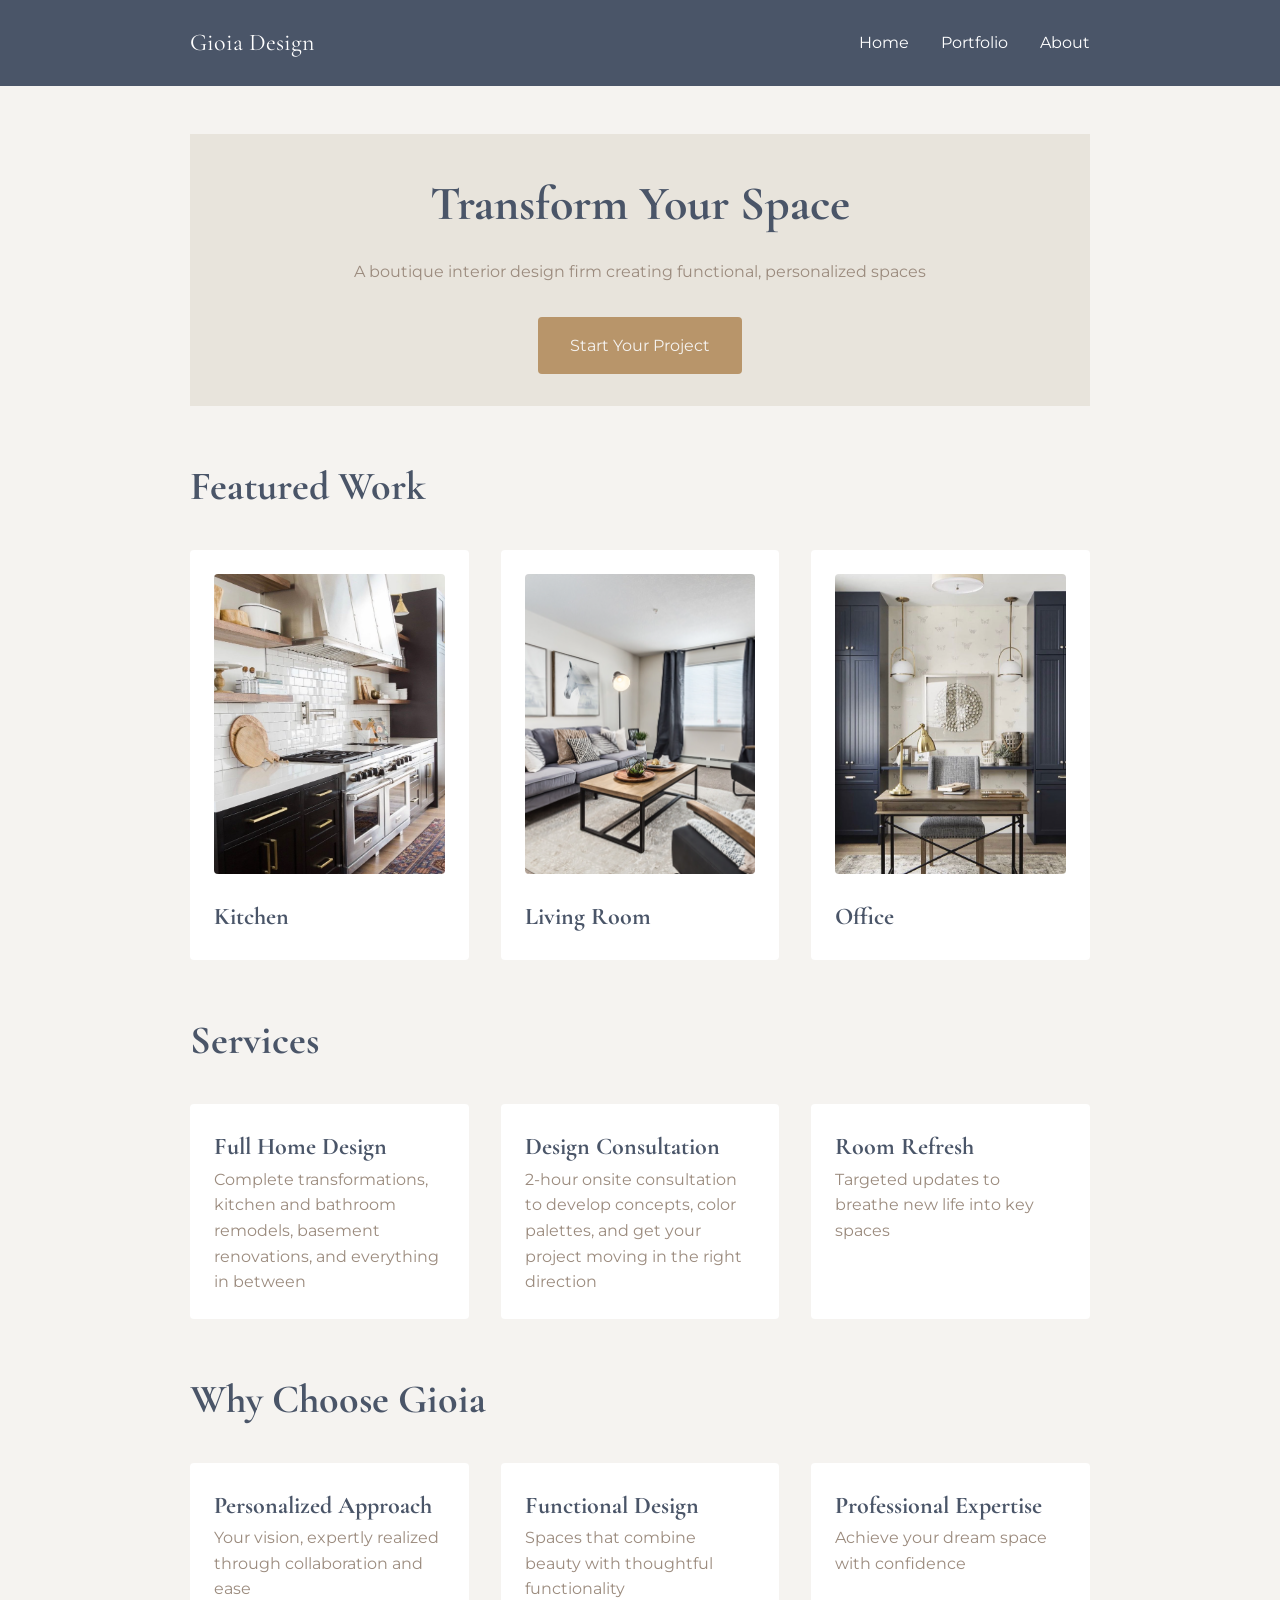
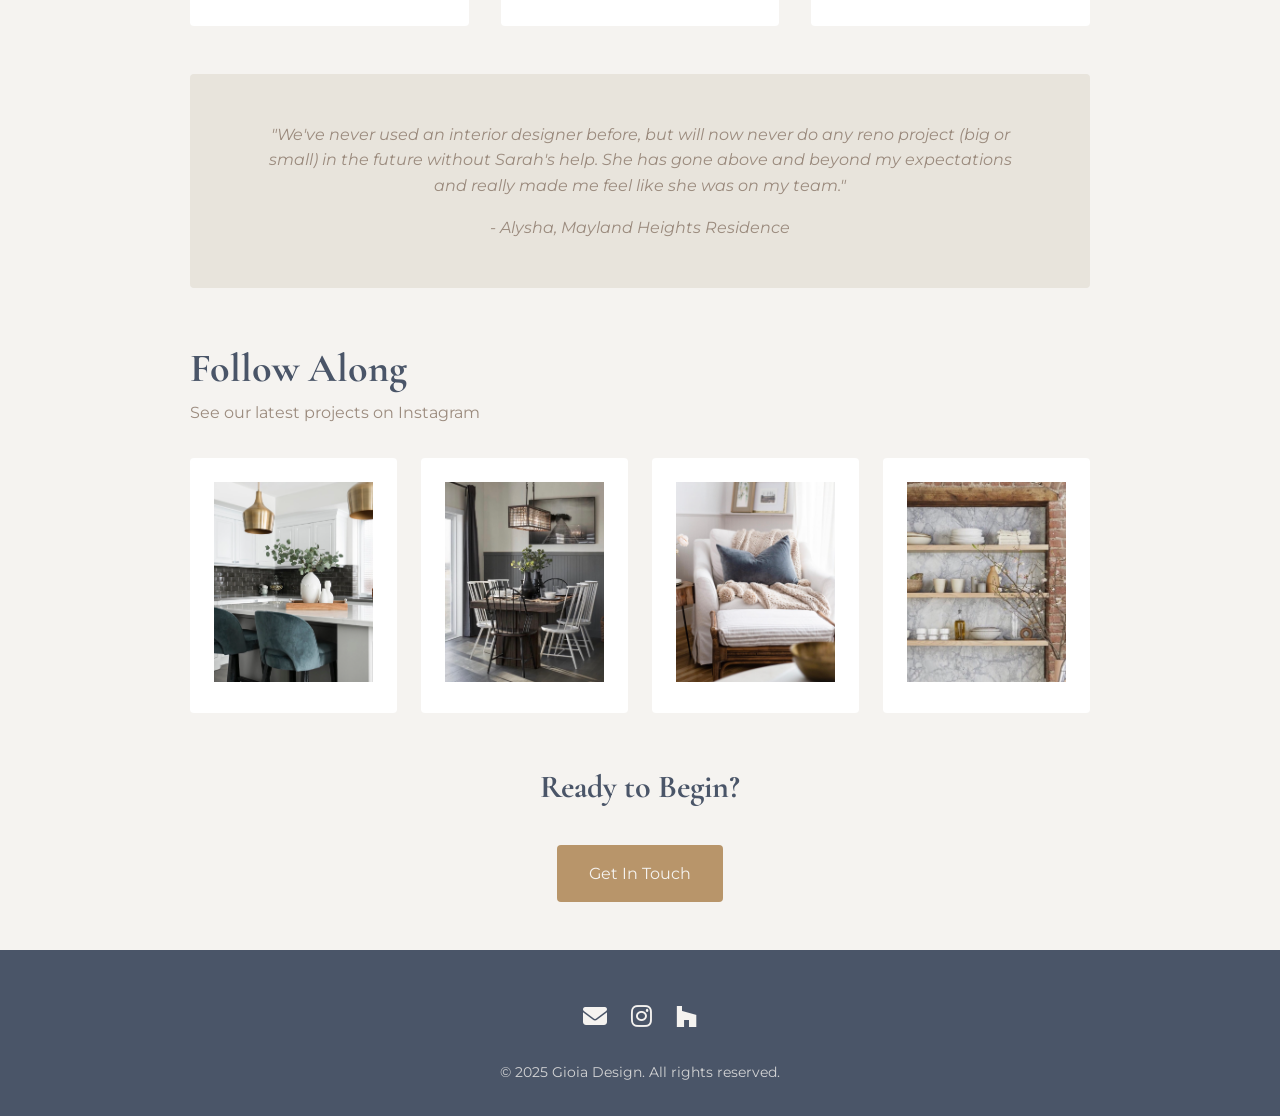
==== commit 91876b0b: "Update styling of footer to include social links as svgs" ====
--- a/index.html
+++ b/index.html
@@ -8,6 +8,7 @@
     <link rel="preconnect" href="https://fonts.googleapis.com">
     <link rel="preconnect" href="https://fonts.gstatic.com" crossorigin>
     <link href="https://fonts.googleapis.com/css2?family=Cormorant+Garamond:wght@400;600;700&family=Montserrat:wght@300;400;500;600&display=swap" rel="stylesheet">
+    <link rel="stylesheet" href="https://cdnjs.cloudflare.com/ajax/libs/font-awesome/6.5.1/css/all.min.css">
 </head>
 <body>
     <!-- NAVIGATION-->
@@ -148,8 +149,22 @@
         <a href="#contact" class="cta-button">Get In Touch</a>
     </section>
 
+    <!-- FOOTER -->
     <footer>
-        <p>&copy; 2026 Gioia Design. All rights reserved.</p>
+        <div class="footer-content">
+            <div class="footer-icons">
+                <a href="mailto:sarah@gioiainteriors.com" aria-label="Email">
+                    <i class="fa-solid fa-envelope"></i>
+                </a>
+                <a href="https://www.instagram.com/gioiainteriors/" target="_blank" rel="noopener noreferrer" aria-label="Instagram">
+                    <i class="fa-brands fa-instagram"></i>
+                </a>
+                <a href="https://www.houzz.com/professionals/interior-designers-and-decorators/gioia-interiors-pfvwus-pf~1558441618" target="_blank" rel="noopener noreferrer" aria-label="Houzz">
+                    <i class="fa-brands fa-houzz"></i>
+                </a>
+            </div>
+            <p class="footer-copyright">&copy; 2025 Gioia Design. All rights reserved.</p>
+        </div>
     </footer>
 </body>
 </html>
--- a/styles.css
+++ b/styles.css
@@ -46,7 +46,6 @@
 header {
     background-color: var(--slate-blue);
     padding: 1.5rem 5%;
-    border-bottom: 1px solid var(--soft-cream);
 }
 
 nav {
@@ -60,8 +59,8 @@
 .logo {
     font-family: 'Cormorant Garamond', serif;
     font-size: 1.5rem;
-    font-weight: 500;
-    color: var(--warm-white);
+    font-weight: 400;
+    color: white;
 }
 
 .nav-links {
@@ -70,10 +69,16 @@
     gap: 2rem;
     font-weight: 400;
     font-size: 1rem;
+    color: white;
 }
 
 .nav-links a {
-    color: var(--soft-cream);
+    color: white;
+    font-weight: 400;
+}
+
+.nav-links a:hover {
+    color: var(--brass-gold);
 }
 
 /* Buttons */
@@ -443,12 +448,41 @@
 }
     */
 
-/* Footer */
+/* FOOTER */
 footer {
-    text-align: center;
-    padding: 2rem;
     background-color: var(--slate-blue);
     color: var(--warm-white);
+    padding: 3rem 2rem 2rem;
+}
+
+.footer-content {
+    max-width: 1200px;
+    margin: 0 auto;
+    display: flex;
+    flex-direction: column;
+    align-items: center;
+    gap: 1.5rem;
+}
+
+.footer-icons {
+    display: flex;
+    gap: 1.5rem;
+    align-items: center;
+}
+
+.footer-icons a {
+    font-size: 24px;
+    color: var(--warm-white);
+    transition: color 0.3s ease;
+}
+
+.footer-icons a:hover {
+    color: var(--brass-gold);
+}
+
+.footer-copyright {
+    font-size: 0.9rem;
+    opacity: 0.8;
 }
 
 /* BIO SECTION */
@@ -545,14 +579,15 @@
 /* CTA SECTIONS*/
 .cta-section {
     text-align: center;
-    padding: 3rem;
-    padding-top: 1rem;
-    max-width: var(--max-width);
-    margin: 0 auto;
+    padding: 0;
+    max-width: var(--max-width);
+    margin: 3rem auto;
 }
 
 .cta-section h2 {
     font-size: 2rem;
+    padding-bottom: 0;
+    margin-bottom: 0;
 }
 
 .cta-section p {
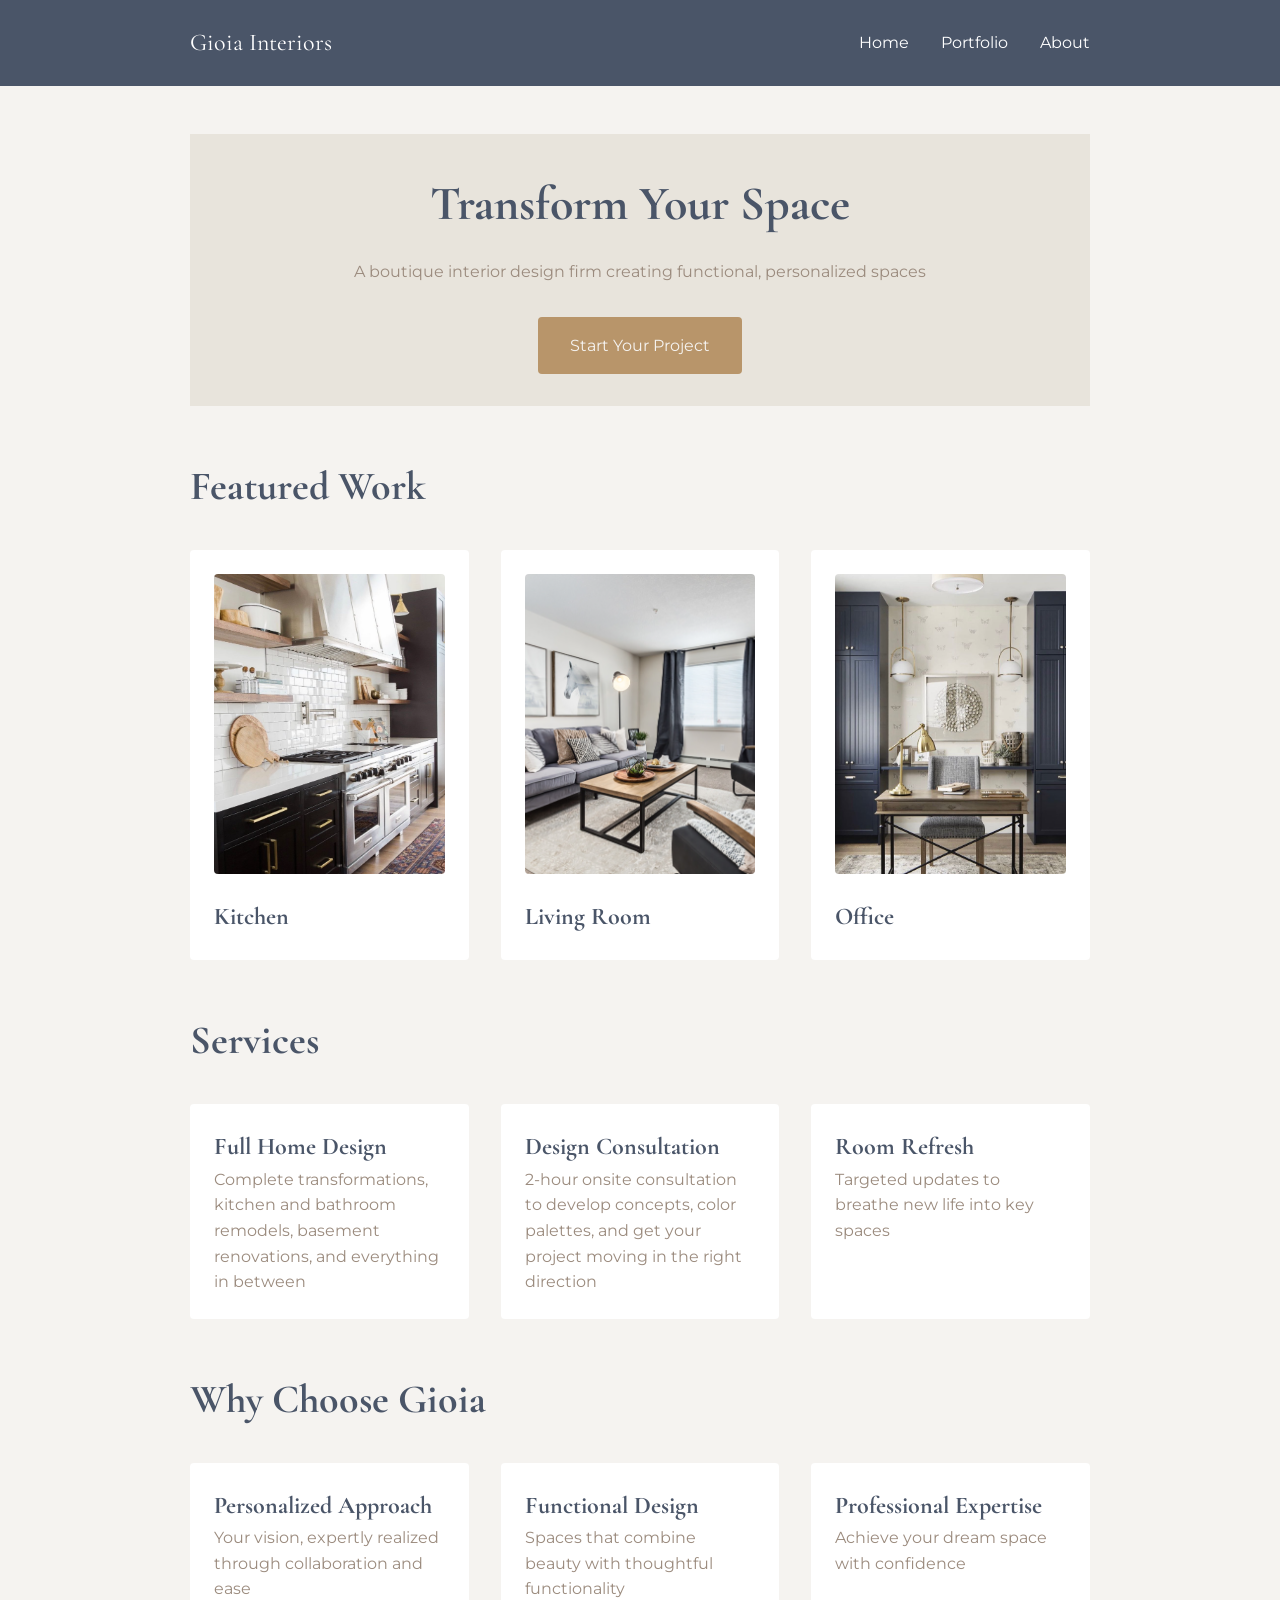
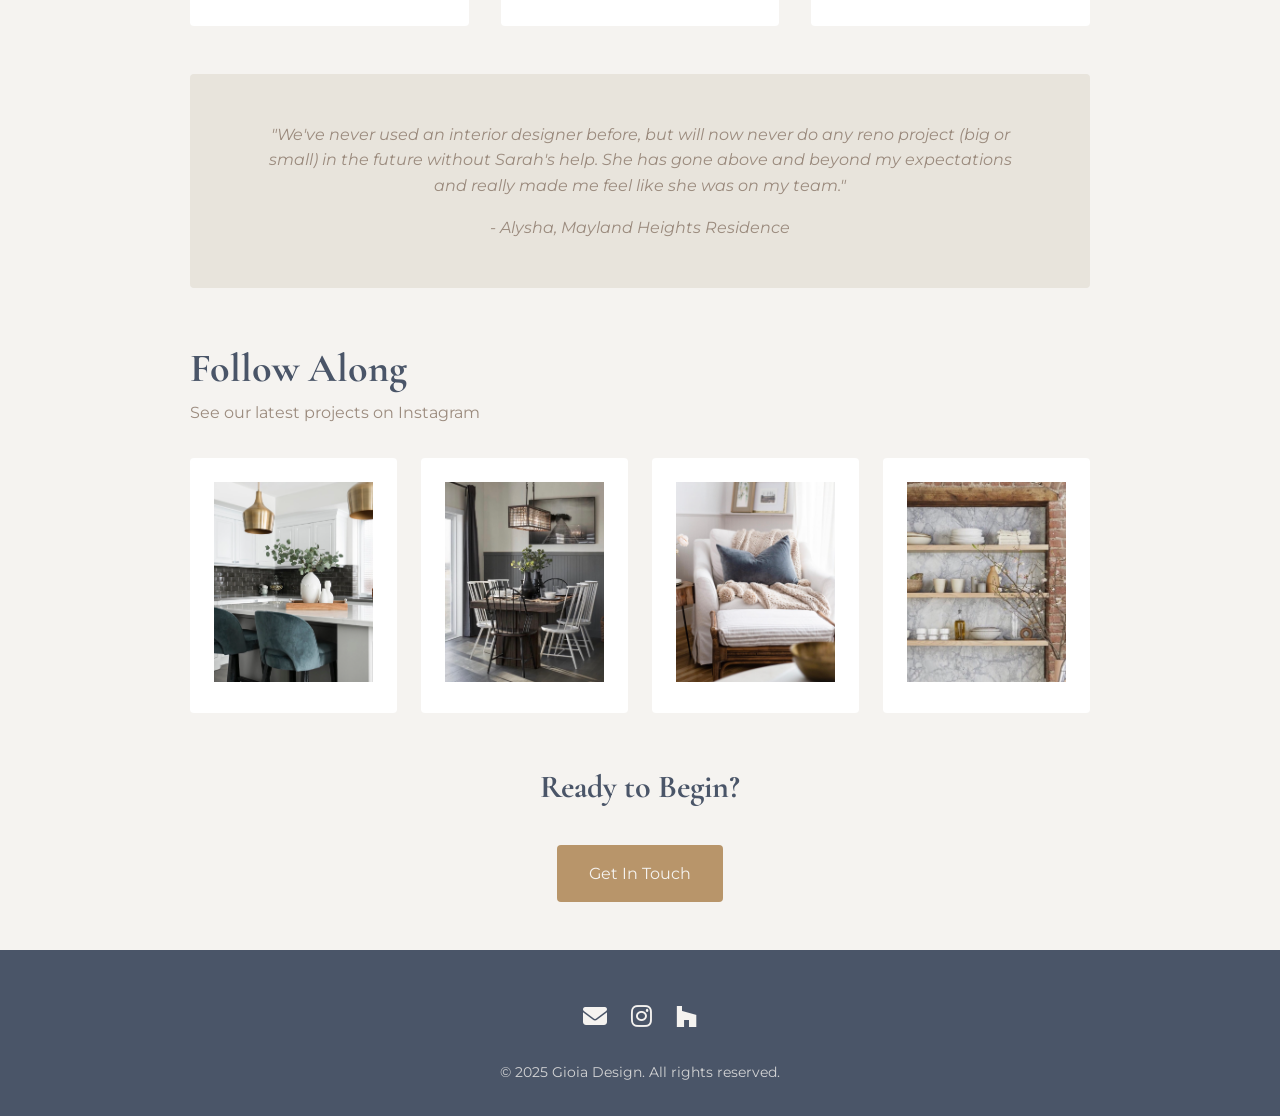
==== commit dd809640: "Update header styling" ====
--- a/index.html
+++ b/index.html
@@ -3,18 +3,21 @@
 <head>
     <meta charset="UTF-8">
     <meta name="viewport" content="width=device-width, initial-scale=1.0">
-    <title>Gioia Design</title>
+    <title>Gioia Interiors</title>
     <link rel="stylesheet" href="styles.css">
     <link rel="preconnect" href="https://fonts.googleapis.com">
     <link rel="preconnect" href="https://fonts.gstatic.com" crossorigin>
     <link href="https://fonts.googleapis.com/css2?family=Cormorant+Garamond:wght@400;600;700&family=Montserrat:wght@300;400;500;600&display=swap" rel="stylesheet">
+    <!-- Footer icons-->
     <link rel="stylesheet" href="https://cdnjs.cloudflare.com/ajax/libs/font-awesome/6.5.1/css/all.min.css">
+    <!-- Favicon-->
+    <link rel="icon" href="data:image/svg+xml,<svg xmlns='http://www.w3.org/2000/svg' viewBox='0 0 100 100'><rect width='100' height='100' fill='%234A5568'/><text x='50' y='70' font-size='50' font-family='serif' fill='%23FFFFFF' text-anchor='middle'>GI</text></svg>">
 </head>
 <body>
     <!-- NAVIGATION-->
     <header>
         <nav>
-            <div class="logo">Gioia Design</div>
+            <div class="logo">Gioia Interiors</div>
             <ul class="nav-links">
                 <li><a href="index.html">Home</a></li>
                 <li><a href="portfolio.html">Portfolio</a></li>
--- a/styles.css
+++ b/styles.css
@@ -4,6 +4,7 @@
     box-sizing: border-box;
 }
 
+/* ROOT VARIABLES */
 :root {
     --warm-white: #F5F3F0;
     --soft-cream: #E8E4DC;
@@ -13,6 +14,7 @@
     --max-width: 900px;
 }
 
+/* GLOBAL STYLES */
 body {
     font-family: 'Montserrat', sans-serif;
     color: var(--warm-taupe);
@@ -20,6 +22,7 @@
     line-height: 1.6;
 }
 
+/* TYPOGRAPHY */
 h1, h2, h3 {
     font-family: 'Cormorant Garamond', serif;
     color: var(--slate-blue);
@@ -30,9 +33,9 @@
 h2 { 
     font-size: 2.5rem;
     margin-top: 3rem;
- }
-
- h3 { 
+}
+
+h3 { 
     font-size: 1.5rem; 
     color: var(--slate-blue)
 }
@@ -42,7 +45,10 @@
     text-decoration: none;
 }
 
-/* HEADER & NAVIGATION */
+/* =================================
+   HEADER & NAVIGATION
+   ================================= */
+
 header {
     background-color: var(--slate-blue);
     padding: 1.5rem 5%;
@@ -81,7 +87,10 @@
     color: var(--brass-gold);
 }
 
-/* Buttons */
+/* =================================
+   BUTTONS
+   ================================= */
+
 .cta-button {
     display: inline-block;
     background-color: var(--brass-gold);
@@ -97,14 +106,29 @@
     opacity: 0.8;
 }
 
-/* SECTIONS */
+/* =================================
+   SECTIONS & LAYOUT
+   ================================= */
+
 section {
     padding: 0;
     max-width: var(--max-width);
     margin: 0 auto;
 }
 
-/* PAGE HERO - Standardized for all pages */
+/* Utility class for reduced spacing */
+.tight-spacing {
+    margin-bottom: 0 !important;
+}
+
+.tight-spacing + section {
+    margin-top: 0 !important;
+}
+
+/* =================================
+   PAGE HERO (ALL PAGES)
+   ================================= */
+
 .page-hero {
     padding: 2rem;
     background-color: var(--soft-cream);
@@ -131,89 +155,10 @@
     border-radius: 4px;
 }
 
-/* HERO - HOME PAGE*
-.hero {
-    padding: 3rem 5%;
-    background-color: var(--soft-cream);
-    margin: 3rem auto 0;
-    max-width: var(--max-width);
-    text-align: center;
-}
-
-.hero-content {
-    max-width: 600px;
-    margin: 0 auto;
-}
-
-.hero-content h1 {
-    margin-bottom: 1rem;
-    font-size: 2.5rem;
-}
-
-.hero-content p {
-    margin-bottom: 0;
-    font-size: 1rem;
-    line-height: 1.6;
-}
-    
-*/
-
-/* HERO SECTION - OTHER PAGES 
-.portfolio-hero {
-    margin-top: 2rem;
-}
-    */
-
-
-/* HERO 
-.hero {
-    padding: 3rem 5%;
-    background-color: var(--soft-cream);
-    margin: 3rem auto 0;
-    max-width: var(--max-width);
-    display: flex;
-    align-items: center;
-    justify-content: center;
-    text-align: center;
-}
-
-.hero-content {
-    width: 100%;
-}
-
-.hero-content h1 {
-    margin-bottom: 1rem;
-}
-
-.hero-content p {
-    margin-bottom: 2rem;
-    font-size: 1.2rem;
-    font-weight: 400;
-}
-
-.hero-content a {
-    margin-top: 0.5rem;
-}
-*/
-
-/* 
-
-.featured-projects,
-.services-overview,
-.why-choose,
-.instagram-preview,
-.final-cta {
-    max-width: var(--max-width);
-    margin: 0 auto;
-    padding: 0;
-}
-*/ 
-
-.benefit {
-    margin-bottom: 2rem;
-}
-
-/* STANDARDIZED GRID & CARD STYLING */
+/* =================================
+   CARDS & GRIDS
+   ================================= */
+
 .card-grid {
     display: grid;
     gap: 2rem;
@@ -227,7 +172,14 @@
     border-radius: 4px;
 }
 
-/* PORTFOLIO GRID - 2 rows x 3 columns */
+.benefit {
+    margin-bottom: 2rem;
+}
+
+/* =================================
+   PORTFOLIO SECTION
+   ================================= */
+
 .portfolio-grid {
     display: grid;
     gap: 2rem;
@@ -253,54 +205,14 @@
     border-radius: 4px;
 }
 
-
-
-
-/* GRIDS  
-.project-grid,
-.services-grid,
-.benefits-grid,
-.instagram-grid,
-.portfolio-grid {
-    display: grid;
-    gap: 2rem;
-    margin-top: 2rem;
-}
-
-.project-grid { grid-template-columns: repeat(auto-fit, minmax(300px, 1fr)); }
-.services-grid { grid-template-columns: repeat(auto-fit, minmax(250px, 1fr)); }
-.benefits-grid { grid-template-columns: repeat(3, 1fr); }
-.instagram-grid { grid-template-columns: repeat(4, 1fr); }
-.portfolio-grid { grid-template-columns: repeat(auto-fill, minmax(300px, 1fr)); }
-
-/* CARDS 
-.project-card,
-.service-card,
-.benefit,
-.portfolio-card {
-    background-color: white;
-    padding: 1.5rem;
-    border-radius: 8px;
-}
-*/ 
-
-/* IMAGES */
-.image {
-    width: 100%;
-    height: 300px;
-    background-color: var(--soft-cream);
-    margin-bottom: 1rem;
-    border-radius: 4px;
-    object-fit: cover;
-    object-position: center;
-}
-
-/* INSTAGRAM SECTION */
+/* =================================
+   INSTAGRAM SECTION
+   ================================= */
+
 .instagram-preview {
     max-width: 900px;
 }
 
-/* INSTAGRAM GRID */
 .instagram-grid {
     display: grid;
     grid-template-columns: repeat(4, 1fr);
@@ -308,7 +220,6 @@
     margin-top: 2rem;
 }
 
-/* INSTAGRAM IMAGES */
 .instagram-image {
     width: 100%;
     height: 200px;
@@ -359,25 +270,10 @@
     opacity: 1;
 }
 
-/* 
-.project-image,
-.portfolio-image,
-.instagram-post {
-    width: 100%;
-    height: 300px;
-    background-color: var(--soft-cream);
-    margin-bottom: 1rem;
-    border-radius: 4px;
-    object-fit: cover;
-    object-position: center;
-}
-
-.instagram-post {
-    height: 250px;
-}
-*/ 
-
-/* TESTIMONIALS */
+/* =================================
+   TESTIMONIALS SECTION
+   ================================= */
+
 .testimonial {
     text-align: center;
     padding: 3rem 5%;
@@ -407,85 +303,9 @@
     color: var(--warm-taupe);
 }
 
-/* TIGHT SPACING */
-
-/* Utility class for reduced spacing */
-.tight-spacing {
-    margin-bottom: 0 !important;
-}
-
-.tight-spacing + section {
-    margin-top: 0 !important;
-}
-
-/* TESTIMONIALS 
-.testimonial {
-    text-align: center;
-    padding: 4rem 5%;
-    background-color: var(--soft-cream);
-    max-width: var(--max-width);
-    margin: 2rem;
-    display: flex;
-    align-items: center;
-    justify-content: center;
-}
-
-.testimonial-container {
-    display: flex;
-    align-items: center;
-    justify-content: center;
-}
-
-blockquote p {
-    font-size: 1.5rem;
-    font-style: italic;
-    margin-bottom: 1rem;
-}
-
-cite {
-    font-size: 1rem;
-    color: var(--warm-taupe);
-}
-    */
-
-/* FOOTER */
-footer {
-    background-color: var(--slate-blue);
-    color: var(--warm-white);
-    padding: 3rem 2rem 2rem;
-}
-
-.footer-content {
-    max-width: 1200px;
-    margin: 0 auto;
-    display: flex;
-    flex-direction: column;
-    align-items: center;
-    gap: 1.5rem;
-}
-
-.footer-icons {
-    display: flex;
-    gap: 1.5rem;
-    align-items: center;
-}
-
-.footer-icons a {
-    font-size: 24px;
-    color: var(--warm-white);
-    transition: color 0.3s ease;
-}
-
-.footer-icons a:hover {
-    color: var(--brass-gold);
-}
-
-.footer-copyright {
-    font-size: 0.9rem;
-    opacity: 0.8;
-}
-
-/* BIO SECTION */
+/* =================================
+   ABOUT PAGE - BIO SECTION
+   ================================= */
 
 .bio-image {
     width: 100%;
@@ -508,32 +328,20 @@
     font-weight: 600;
 }
 
-/* BIO SECTION 
-.bio {
+/* =================================
+   ABOUT PAGE - PROCESS SECTION
+   ================================= */
+
+.process {
     max-width: var(--max-width);
     margin: 3rem auto;
     padding: 0 5%;
 }
 
-.bio-image {
-    width: 100%;
-    max-width: 500px;
-    height: 500px;
-    object-fit: cover;
-    margin: 0 auto 2rem;
-    border-radius: 4px;
-    display: block;
-}
-    */
-
-/* PROCESS SECTION */
-.process {
-    max-width: var(--max-width);
-    margin: 3rem auto;
-    padding: 0 5%;
-}
-
-/* ABOUT IMAGES - 3 image grid */
+/* =================================
+   ABOUT PAGE - IMAGE GRID
+   ================================= */
+
 .about-images {
     margin: 3rem 0;
     display: grid;
@@ -560,23 +368,10 @@
     border-radius: 4px;
 }
 
-/* PROCESS SECTION */
-.process {
-    max-width: var(--max-width);
-    margin: 3rem auto;
-    padding: 0 5%;
-}
-
-/* 
-.process-steps {
-    display: grid;
-    grid-template-columns: repeat(auto-fit, minmax(250px, 1fr));
-    gap: 2rem;
-    margin-top: 2rem;
-}
-*/
-
-/* CTA SECTIONS*/
+/* =================================
+   CTA SECTIONS
+   ================================= */
+
 .cta-section {
     text-align: center;
     padding: 0;
@@ -594,28 +389,139 @@
     margin-top: 1rem;
 }
 
-
-/* Final CTA Sections 
-.final-cta,
-.portfolio-cta,
-.about-cta {
-    text-align: center;
-    padding: 4rem;
-    max-width: var(--max-width);
+/* =================================
+   IMAGES (GENERAL)
+   ================================= */
+
+.image {
+    width: 100%;
+    height: 300px;
+    background-color: var(--soft-cream);
+    margin-bottom: 1rem;
+    border-radius: 4px;
+    object-fit: cover;
+    object-position: center;
+}
+
+/* =================================
+   FOOTER
+   ================================= */
+
+footer {
+    background-color: var(--slate-blue);
+    color: var(--warm-white);
+    padding: 3rem 2rem 2rem;
+}
+
+.footer-content {
+    max-width: 1200px;
     margin: 0 auto;
-}
-    */
-
-    /* 
-.portfolio-cta h2 {
-    font-size: 2rem;
-}
-
-.final-cta h2 {
-    font-size: 2rem;
-}
-
-.final-cta h2 {
-    font-size: 2rem;
-}
-*/ +    display: flex;
+    flex-direction: column;
+    align-items: center;
+    gap: 1.5rem;
+}
+
+.footer-icons {
+    display: flex;
+    gap: 1.5rem;
+    align-items: center;
+}
+
+.footer-icons a {
+    font-size: 24px;
+    color: var(--warm-white);
+    transition: color 0.3s ease;
+}
+
+.footer-icons a:hover {
+    color: var(--brass-gold);
+}
+
+.footer-copyright {
+    font-size: 0.9rem;
+    opacity: 0.8;
+}
+
+/* =================================
+   MOBILE RESPONSIVENESS
+   ================================= */
+
+@media (max-width: 768px) {
+    /* Typography scaling */
+    h1 { font-size: 2rem; }
+    h2 { font-size: 1.75rem; }
+    h3 { font-size: 1.25rem; }
+
+    /* Navigation */
+    nav {
+        flex-direction: column;
+        gap: 1rem;
+    }
+
+    .nav-links {
+        gap: 1rem;
+        font-size: 0.9rem;
+    }
+
+    /* Page Hero */
+    .page-hero {
+        padding: 1.5rem;
+    }
+
+    .page-hero img {
+        max-width: 100%;
+        height: 400px;
+    }
+
+    /* Grids - Stack on mobile */
+    .portfolio-grid {
+        grid-template-columns: 1fr;
+    }
+
+    .instagram-grid {
+        grid-template-columns: repeat(2, 1fr);
+        gap: 1rem;
+    }
+
+    .instagram-image {
+        height: 150px;
+    }
+
+    .card-grid {
+        grid-template-columns: 1fr;
+    }
+
+    /* About page images */
+    .about-images {
+        grid-template-columns: 1fr;
+        grid-template-rows: auto;
+        gap: 1rem;
+    }
+
+    .about-images img:nth-child(1) {
+        grid-row: auto;
+    }
+
+    .bio-image {
+        height: 400px;
+    }
+
+    /* Testimonials */
+    .testimonial {
+        padding: 2rem 1.5rem;
+    }
+
+    /* Footer */
+    footer {
+        padding: 2rem 1rem;
+    }
+
+    .footer-icons {
+        gap: 1rem;
+    }
+
+    .footer-icons a {
+        font-size: 20px;
+    }
+}
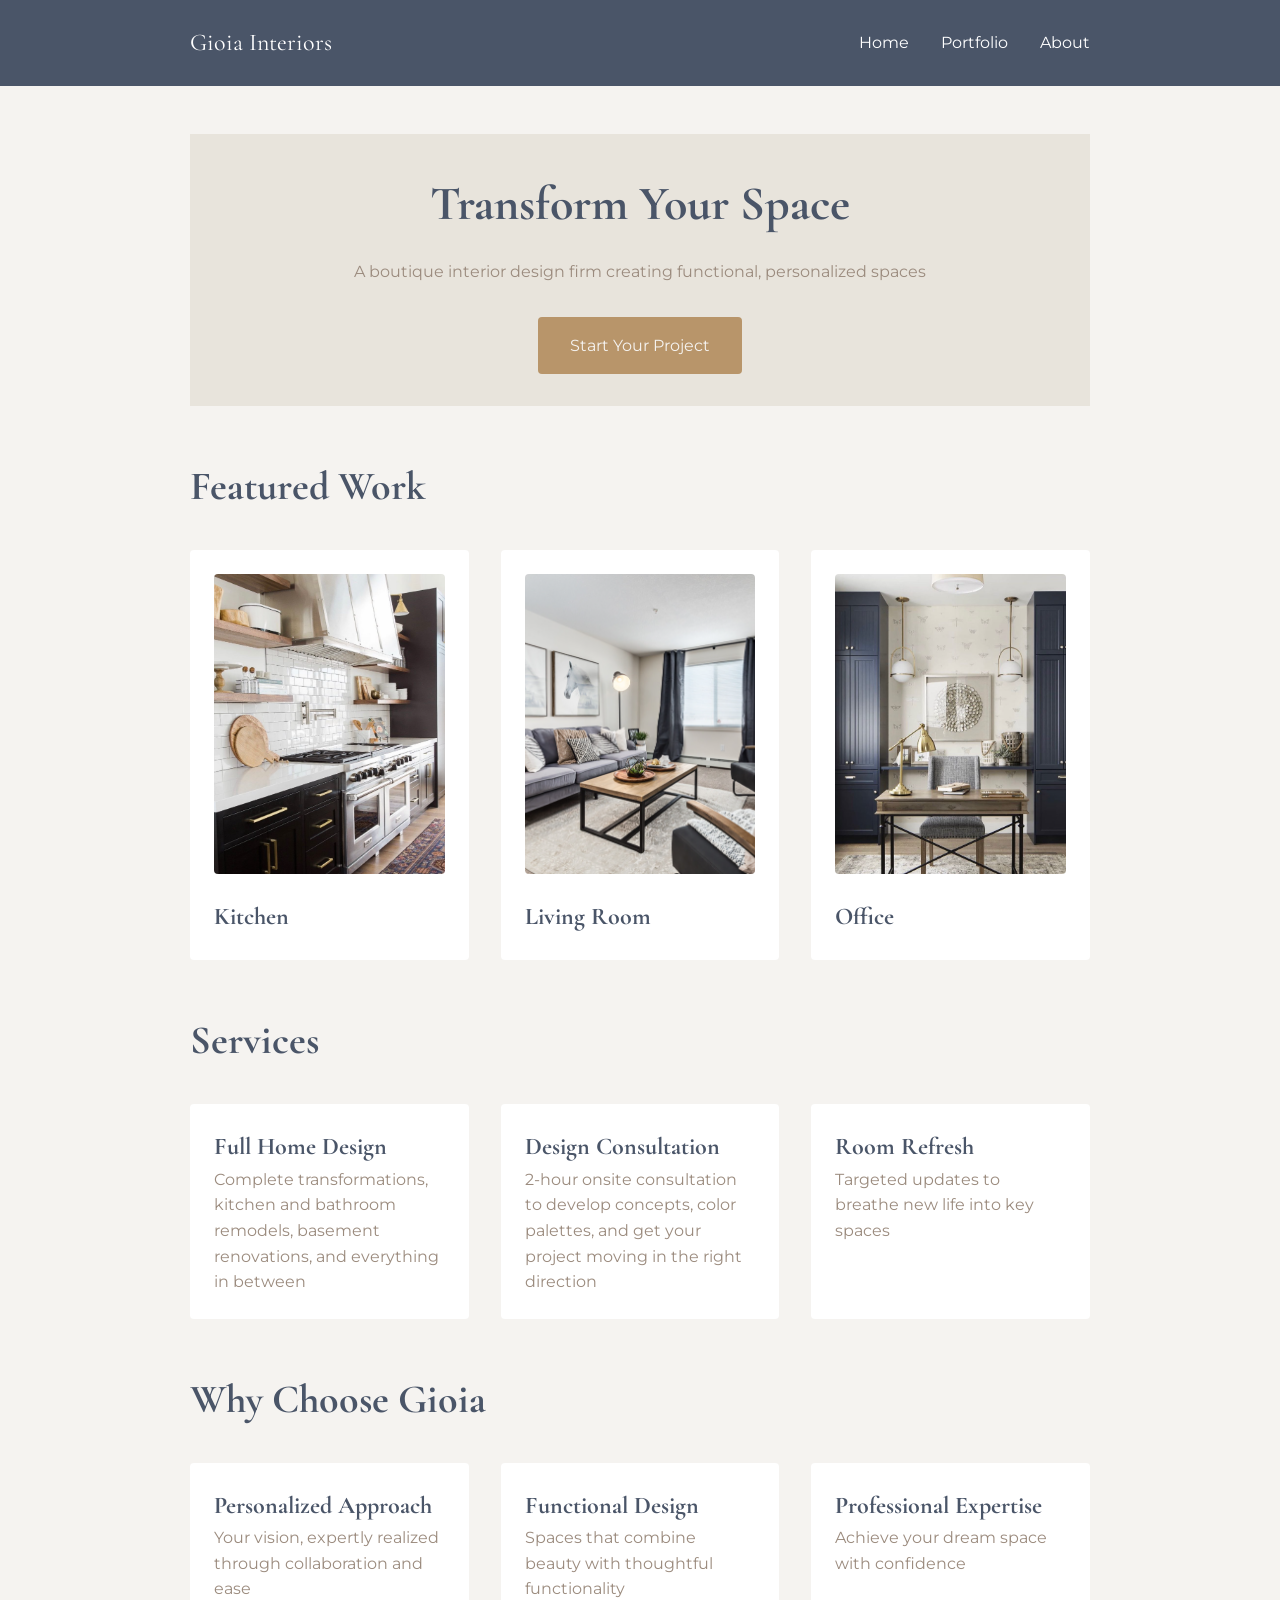
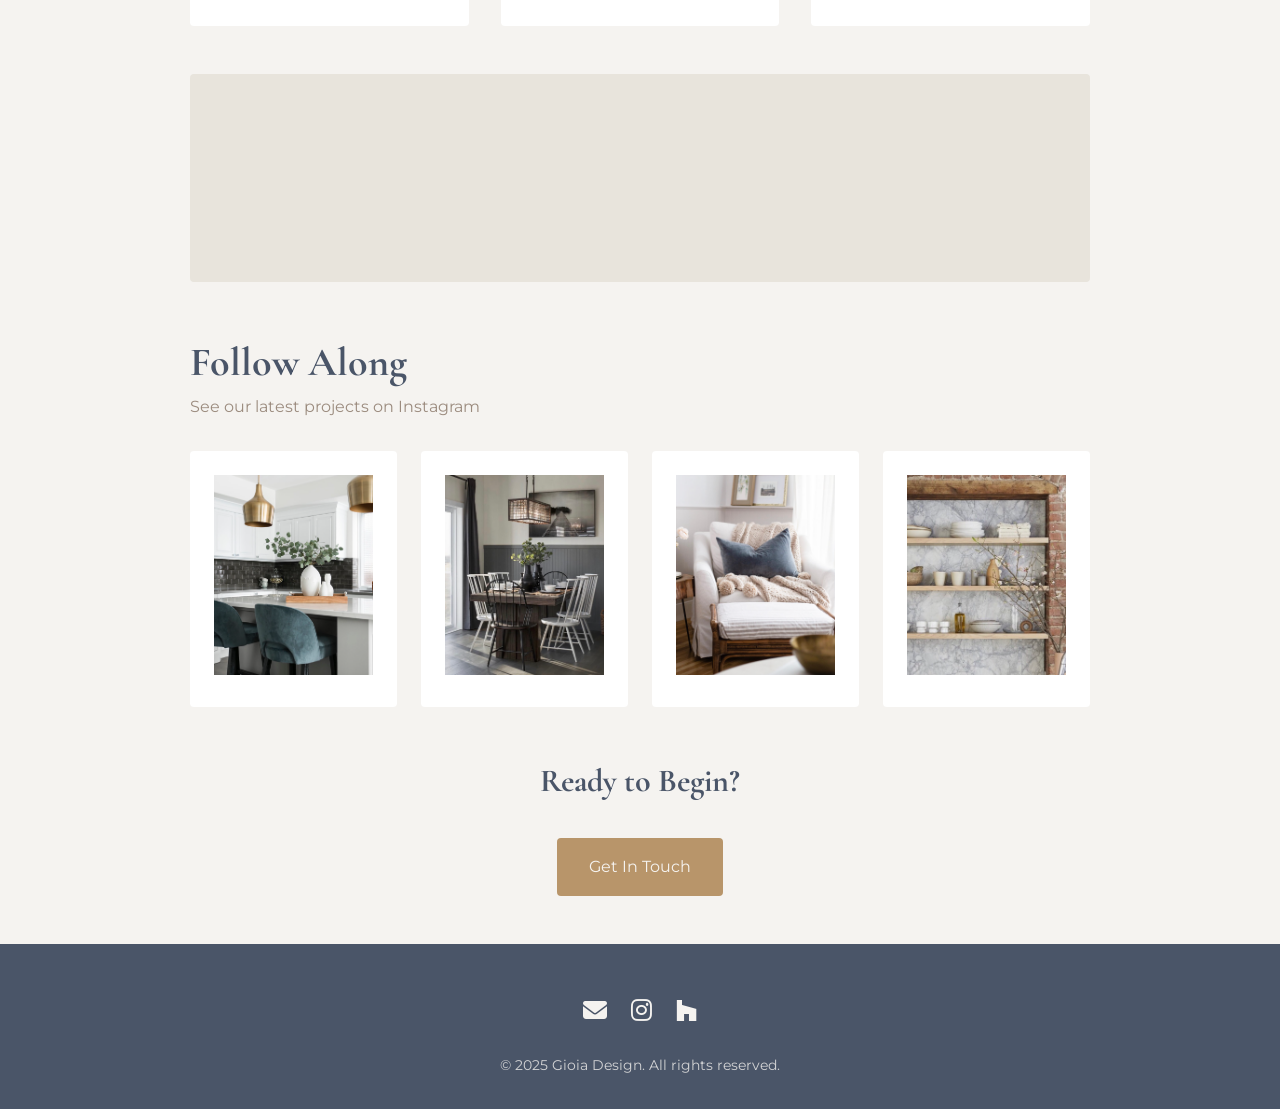
==== commit 78e9a991: "add rotating testimonials to home page and about page with CSS fade animation" ====
--- a/index.html
+++ b/index.html
@@ -92,11 +92,22 @@
         </div>
     </section>
 
-    <section class="testimonial">
-        <blockquote>
-            <p>"We've never used an interior designer before, but will now never do any reno project (big or small) in the future without Sarah's help. She has gone above and beyond my expectations and really made me feel like she was on my team."</p>
-            <cite>- Alysha, Mayland Heights Residence</cite>
-        </blockquote>
+    <!-- Rolling Testimonials-->
+    <section class="testimonial tight-spacing">
+        <div class="testimonial-container">
+            <blockquote>
+                <p>"Sarah is very good at being thoughtful towards our tastes without pressuring us towards a certain decision. We were so thankful to have her holding our hand every step of the way, taking out the stress in a process that should be enjoyable."</p>
+                <cite>- Laura & Cole, Strathmore House</cite>
+            </blockquote>
+            <blockquote>
+                <p>"She has gone above and beyond my expectations and really made me feel like she was on my team. She is someone who truly cares that the client is happy in the end."</p>
+                <cite>- Alysha, Mayland Heights Residence</cite>
+            </blockquote>
+            <blockquote>
+                <p>"Not only did she work within our budget, but her ideas were exactly what we hoped for. The entrance is now complete and I can't quit smiling every time I walk by."</p>
+                <cite>- Lori, Hidden Valley Residence</cite>
+            </blockquote>
+        </div>
     </section>
 
     <!-- INSTAGRAM-->
--- a/styles.css
+++ b/styles.css
@@ -269,7 +269,6 @@
 .instagram-card:hover .instagram-icon {
     opacity: 1;
 }
-
 /* =================================
    TESTIMONIALS SECTION
    ================================= */
@@ -280,16 +279,38 @@
     background-color: var(--soft-cream);
     max-width: var(--max-width);
     margin: 3rem auto;
-    display: flex;
-    align-items: center;
-    justify-content: center;
     border-radius: 4px;
 }
 
 .testimonial-container {
-    display: flex;
-    align-items: center;
-    justify-content: center;
+    position: relative;
+    height: 7rem;
+    overflow: hidden;
+}
+
+.testimonial-container blockquote {
+    position: absolute;
+    top: 0;
+    left: 0;
+    right: 0;
+    opacity: 0;
+    animation: fadeTestimonial 15s ease-in-out infinite;
+}
+
+.testimonial-container blockquote:nth-child(2) {
+    animation-delay: 5s;
+}
+
+.testimonial-container blockquote:nth-child(3) {
+    animation-delay: 10s;
+}
+
+@keyframes fadeTestimonial {
+    0% { opacity: 0; }
+    8% { opacity: 1; }
+    25% { opacity: 1; }
+    33% { opacity: 0; }
+    100% { opacity: 0; }
 }
 
 blockquote p {
@@ -302,6 +323,41 @@
     font-size: 1rem;
     color: var(--warm-taupe);
 }
+
+/* =================================
+   TESTIMONIALS SECTION
+   ================================= 
+
+
+.testimonial {
+    text-align: center;
+    padding: 3rem 5%;
+    background-color: var(--soft-cream);
+    max-width: var(--max-width);
+    margin: 3rem auto;
+    display: flex;
+    align-items: center;
+    justify-content: center;
+    border-radius: 4px;
+}
+
+.testimonial-container {
+    display: flex;
+    align-items: center;
+    justify-content: center;
+}
+
+blockquote p {
+    font-size: 1rem;
+    font-style: italic;
+    margin-bottom: 1rem;
+}
+
+cite {
+    font-size: 1rem;
+    color: var(--warm-taupe);
+}
+    */
 
 /* =================================
    ABOUT PAGE - BIO SECTION
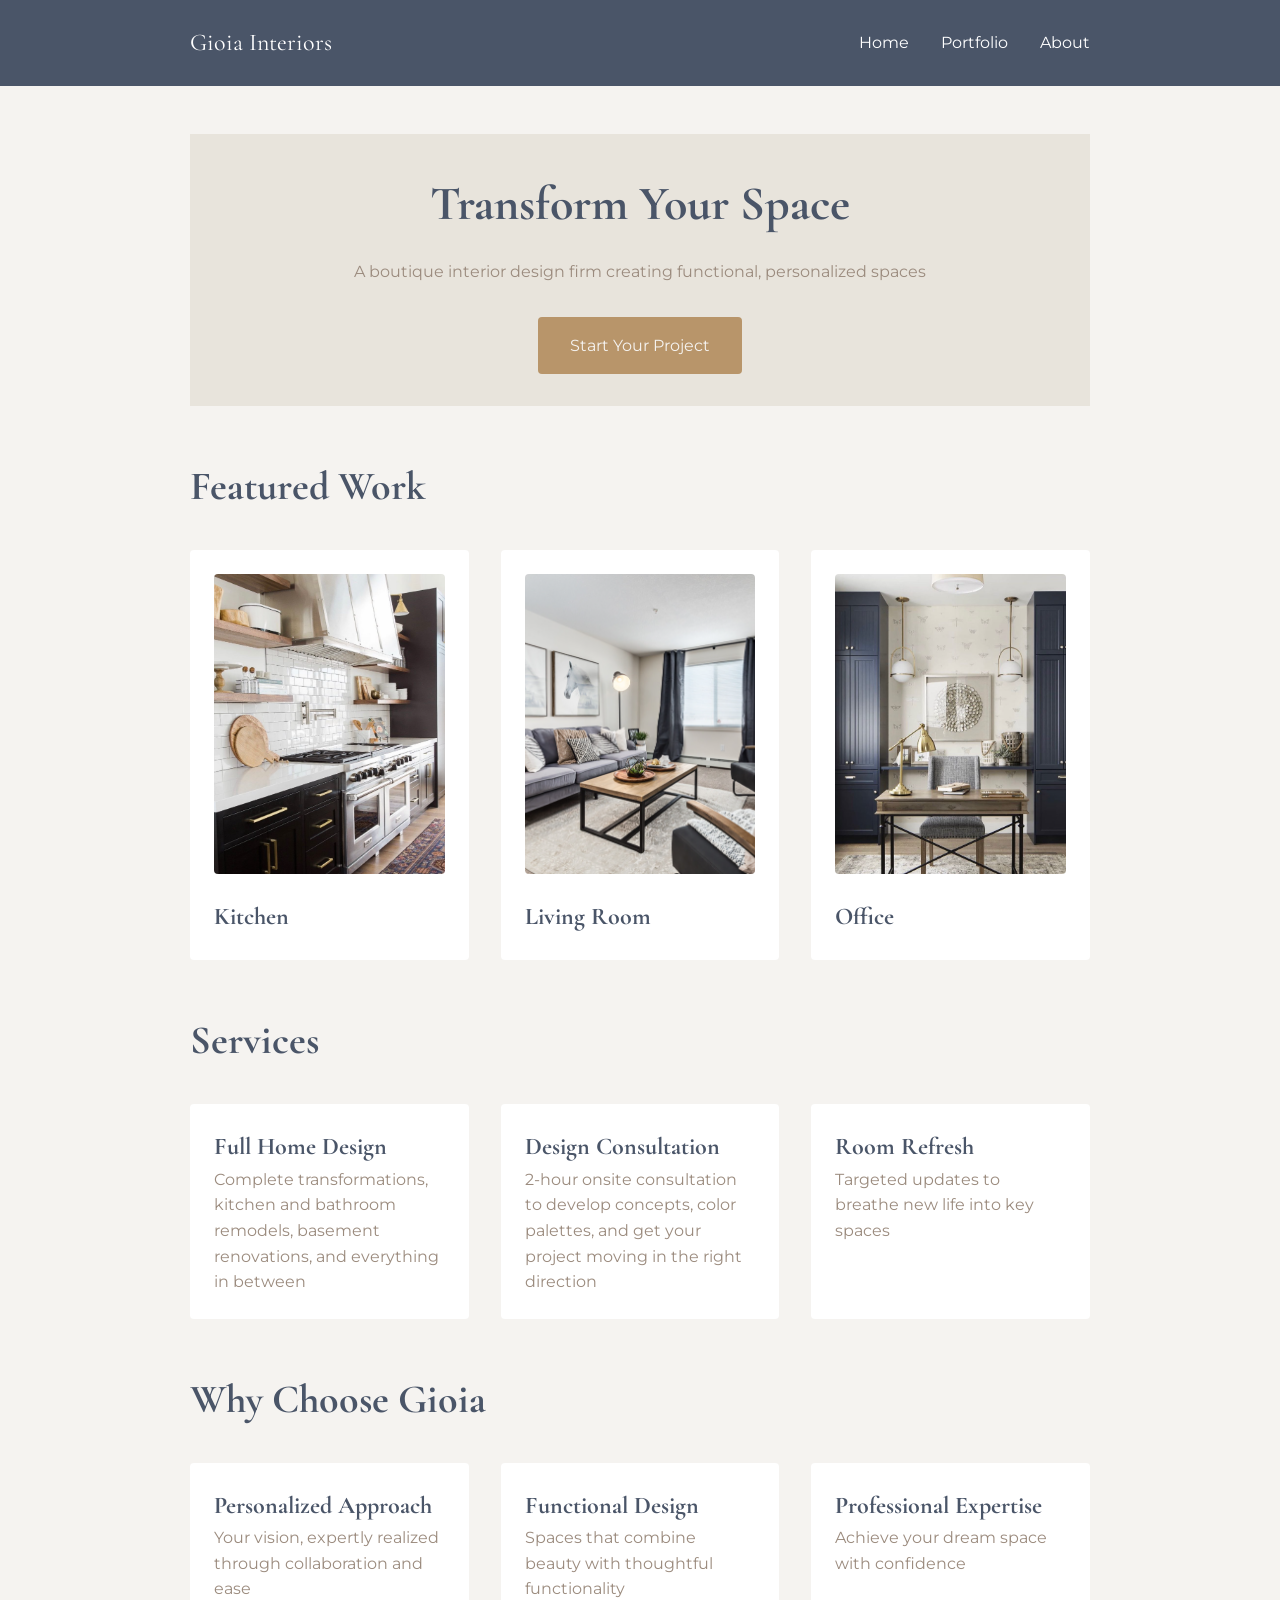
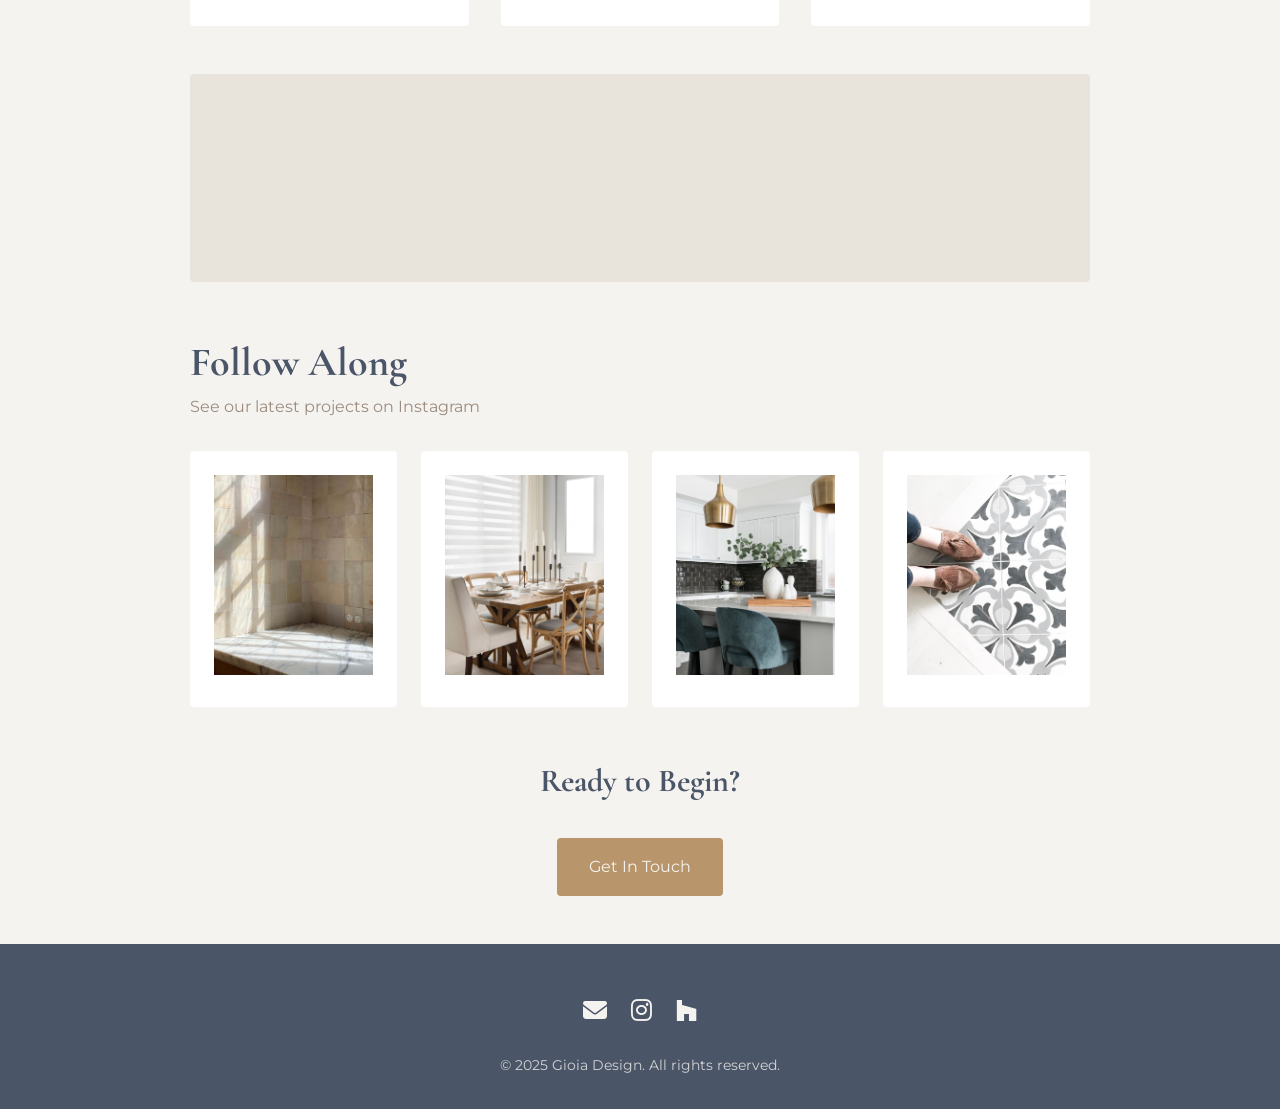
==== commit 51da849f: "update: mobile styling instagram images" ====
--- a/index.html
+++ b/index.html
@@ -117,7 +117,7 @@
         <div class="instagram-grid">
             <div class="card instagram-card">
                 <a href="https://www.instagram.com/gioiainteriors" target="_blank" rel="noopener noreferrer">
-                    <img src="images/instagram/post-1.png" alt="Interior design project" class="instagram-image">
+                    <img src="images/instagram/instagram-1.png" alt="Interior design project" class="instagram-image">
                     <div class="instagram-overlay">
                         <svg class="instagram-icon" viewBox="0 0 24 24" fill="none" xmlns="http://www.w3.org/2000/svg">
                             <path d="M12 2.163c3.204 0 3.584.012 4.85.07 3.252.148 4.771 1.691 4.919 4.919.058 1.265.069 1.645.069 4.849 0 3.205-.012 3.584-.069 4.849-.149 3.225-1.664 4.771-4.919 4.919-1.266.058-1.644.07-4.85.07-3.204 0-3.584-.012-4.849-.07-3.26-.149-4.771-1.699-4.919-4.92-.058-1.265-.07-1.644-.07-4.849 0-3.204.013-3.583.07-4.849.149-3.227 1.664-4.771 4.919-4.919 1.266-.057 1.645-.069 4.849-.069zM12 0C8.741 0 8.333.014 7.053.072 2.695.272.273 2.69.073 7.052.014 8.333 0 8.741 0 12c0 3.259.014 3.668.072 4.948.2 4.358 2.618 6.78 6.98 6.98C8.333 23.986 8.741 24 12 24c3.259 0 3.668-.014 4.948-.072 4.354-.2 6.782-2.618 6.979-6.98.059-1.28.073-1.689.073-4.948 0-3.259-.014-3.667-.072-4.947-.196-4.354-2.617-6.78-6.979-6.98C15.668.014 15.259 0 12 0zm0 5.838a6.162 6.162 0 100 12.324 6.162 6.162 0 000-12.324zM12 16a4 4 0 110-8 4 4 0 010 8zm6.406-11.845a1.44 1.44 0 100 2.881 1.44 1.44 0 000-2.881z" fill="currentColor"/>
@@ -127,7 +127,7 @@
             </div>
             <div class="card instagram-card">
                 <a href="https://www.instagram.com/gioiainteriors" target="_blank" rel="noopener noreferrer">
-                    <img src="images/instagram/post-3.png" alt="Interior design project" class="instagram-image">
+                    <img src="images/instagram/instagram-2.png" alt="Interior design project" class="instagram-image">
                     <div class="instagram-overlay">
                         <svg class="instagram-icon" viewBox="0 0 24 24" fill="none" xmlns="http://www.w3.org/2000/svg">
                             <path d="M12 2.163c3.204 0 3.584.012 4.85.07 3.252.148 4.771 1.691 4.919 4.919.058 1.265.069 1.645.069 4.849 0 3.205-.012 3.584-.069 4.849-.149 3.225-1.664 4.771-4.919 4.919-1.266.058-1.644.07-4.85.07-3.204 0-3.584-.012-4.849-.07-3.26-.149-4.771-1.699-4.919-4.92-.058-1.265-.07-1.644-.07-4.849 0-3.204.013-3.583.07-4.849.149-3.227 1.664-4.771 4.919-4.919 1.266-.057 1.645-.069 4.849-.069zM12 0C8.741 0 8.333.014 7.053.072 2.695.272.273 2.69.073 7.052.014 8.333 0 8.741 0 12c0 3.259.014 3.668.072 4.948.2 4.358 2.618 6.78 6.98 6.98C8.333 23.986 8.741 24 12 24c3.259 0 3.668-.014 4.948-.072 4.354-.2 6.782-2.618 6.979-6.98.059-1.28.073-1.689.073-4.948 0-3.259-.014-3.667-.072-4.947-.196-4.354-2.617-6.78-6.979-6.98C15.668.014 15.259 0 12 0zm0 5.838a6.162 6.162 0 100 12.324 6.162 6.162 0 000-12.324zM12 16a4 4 0 110-8 4 4 0 010 8zm6.406-11.845a1.44 1.44 0 100 2.881 1.44 1.44 0 000-2.881z" fill="currentColor"/>
@@ -137,7 +137,7 @@
             </div>
             <div class="card instagram-card">
                 <a href="https://www.instagram.com/gioiainteriors" target="_blank" rel="noopener noreferrer">
-                    <img src="images/instagram/post-2.png" alt="Interior design project" class="instagram-image">
+                    <img src="images/instagram/instagram-3.png" alt="Interior design project" class="instagram-image">
                     <div class="instagram-overlay">
                         <svg class="instagram-icon" viewBox="0 0 24 24" fill="none" xmlns="http://www.w3.org/2000/svg">
                             <path d="M12 2.163c3.204 0 3.584.012 4.85.07 3.252.148 4.771 1.691 4.919 4.919.058 1.265.069 1.645.069 4.849 0 3.205-.012 3.584-.069 4.849-.149 3.225-1.664 4.771-4.919 4.919-1.266.058-1.644.07-4.85.07-3.204 0-3.584-.012-4.849-.07-3.26-.149-4.771-1.699-4.919-4.92-.058-1.265-.07-1.644-.07-4.849 0-3.204.013-3.583.07-4.849.149-3.227 1.664-4.771 4.919-4.919 1.266-.057 1.645-.069 4.849-.069zM12 0C8.741 0 8.333.014 7.053.072 2.695.272.273 2.69.073 7.052.014 8.333 0 8.741 0 12c0 3.259.014 3.668.072 4.948.2 4.358 2.618 6.78 6.98 6.98C8.333 23.986 8.741 24 12 24c3.259 0 3.668-.014 4.948-.072 4.354-.2 6.782-2.618 6.979-6.98.059-1.28.073-1.689.073-4.948 0-3.259-.014-3.667-.072-4.947-.196-4.354-2.617-6.78-6.979-6.98C15.668.014 15.259 0 12 0zm0 5.838a6.162 6.162 0 100 12.324 6.162 6.162 0 000-12.324zM12 16a4 4 0 110-8 4 4 0 010 8zm6.406-11.845a1.44 1.44 0 100 2.881 1.44 1.44 0 000-2.881z" fill="currentColor"/>
@@ -147,7 +147,7 @@
             </div>
             <div class="card instagram-card">
                 <a href="https://www.instagram.com/gioiainteriors" target="_blank" rel="noopener noreferrer">
-                    <img src="images/instagram/post-4.png" alt="Interior design project" class="instagram-image">
+                    <img src="images/instagram/instagram-4.png" alt="Interior design project" class="instagram-image">
                     <div class="instagram-overlay">
                         <svg class="instagram-icon" viewBox="0 0 24 24" fill="none" xmlns="http://www.w3.org/2000/svg">
                             <path d="M12 2.163c3.204 0 3.584.012 4.85.07 3.252.148 4.771 1.691 4.919 4.919.058 1.265.069 1.645.069 4.849 0 3.205-.012 3.584-.069 4.849-.149 3.225-1.664 4.771-4.919 4.919-1.266.058-1.644.07-4.85.07-3.204 0-3.584-.012-4.849-.07-3.26-.149-4.771-1.699-4.919-4.92-.058-1.265-.07-1.644-.07-4.849 0-3.204.013-3.583.07-4.849.149-3.227 1.664-4.771 4.919-4.919 1.266-.057 1.645-.069 4.849-.069zM12 0C8.741 0 8.333.014 7.053.072 2.695.272.273 2.69.073 7.052.014 8.333 0 8.741 0 12c0 3.259.014 3.668.072 4.948.2 4.358 2.618 6.78 6.98 6.98C8.333 23.986 8.741 24 12 24c3.259 0 3.668-.014 4.948-.072 4.354-.2 6.782-2.618 6.979-6.98.059-1.28.073-1.689.073-4.948 0-3.259-.014-3.667-.072-4.947-.196-4.354-2.617-6.78-6.979-6.98C15.668.014 15.259 0 12 0zm0 5.838a6.162 6.162 0 100 12.324 6.162 6.162 0 000-12.324zM12 16a4 4 0 110-8 4 4 0 010 8zm6.406-11.845a1.44 1.44 0 100 2.881 1.44 1.44 0 000-2.881z" fill="currentColor"/>
--- a/styles.css
+++ b/styles.css
@@ -505,9 +505,19 @@
 
 @media (max-width: 768px) {
     /* Typography scaling */
-    h1 { font-size: 2rem; }
-    h2 { font-size: 1.75rem; }
+    h1 {  font-size: 2rem; }
+    
+    h2 { 
+        font-size: 1.75rem;
+        padding: 0 1.5rem;
+        margin-top: 2rem;
+    }
+    
     h3 { font-size: 1.25rem; }
+
+    p {
+        margin-bottom: 0.5rem;
+    }
 
     /* Navigation */
     nav {
@@ -528,6 +538,16 @@
     .page-hero img {
         max-width: 100%;
         height: 400px;
+    }
+
+    /* Bio Intro */
+    .bio-intro {
+        padding: 0 1.5rem;
+    }
+
+    /* About images*/
+    .about-images {
+        padding: 0 1.5rem;
     }
 
     /* Grids - Stack on mobile */
@@ -568,6 +588,10 @@
         padding: 2rem 1.5rem;
     }
 
+    .testimonial-container {
+        height: 10rem;
+    }
+
     /* Footer */
     footer {
         padding: 2rem 1rem;
